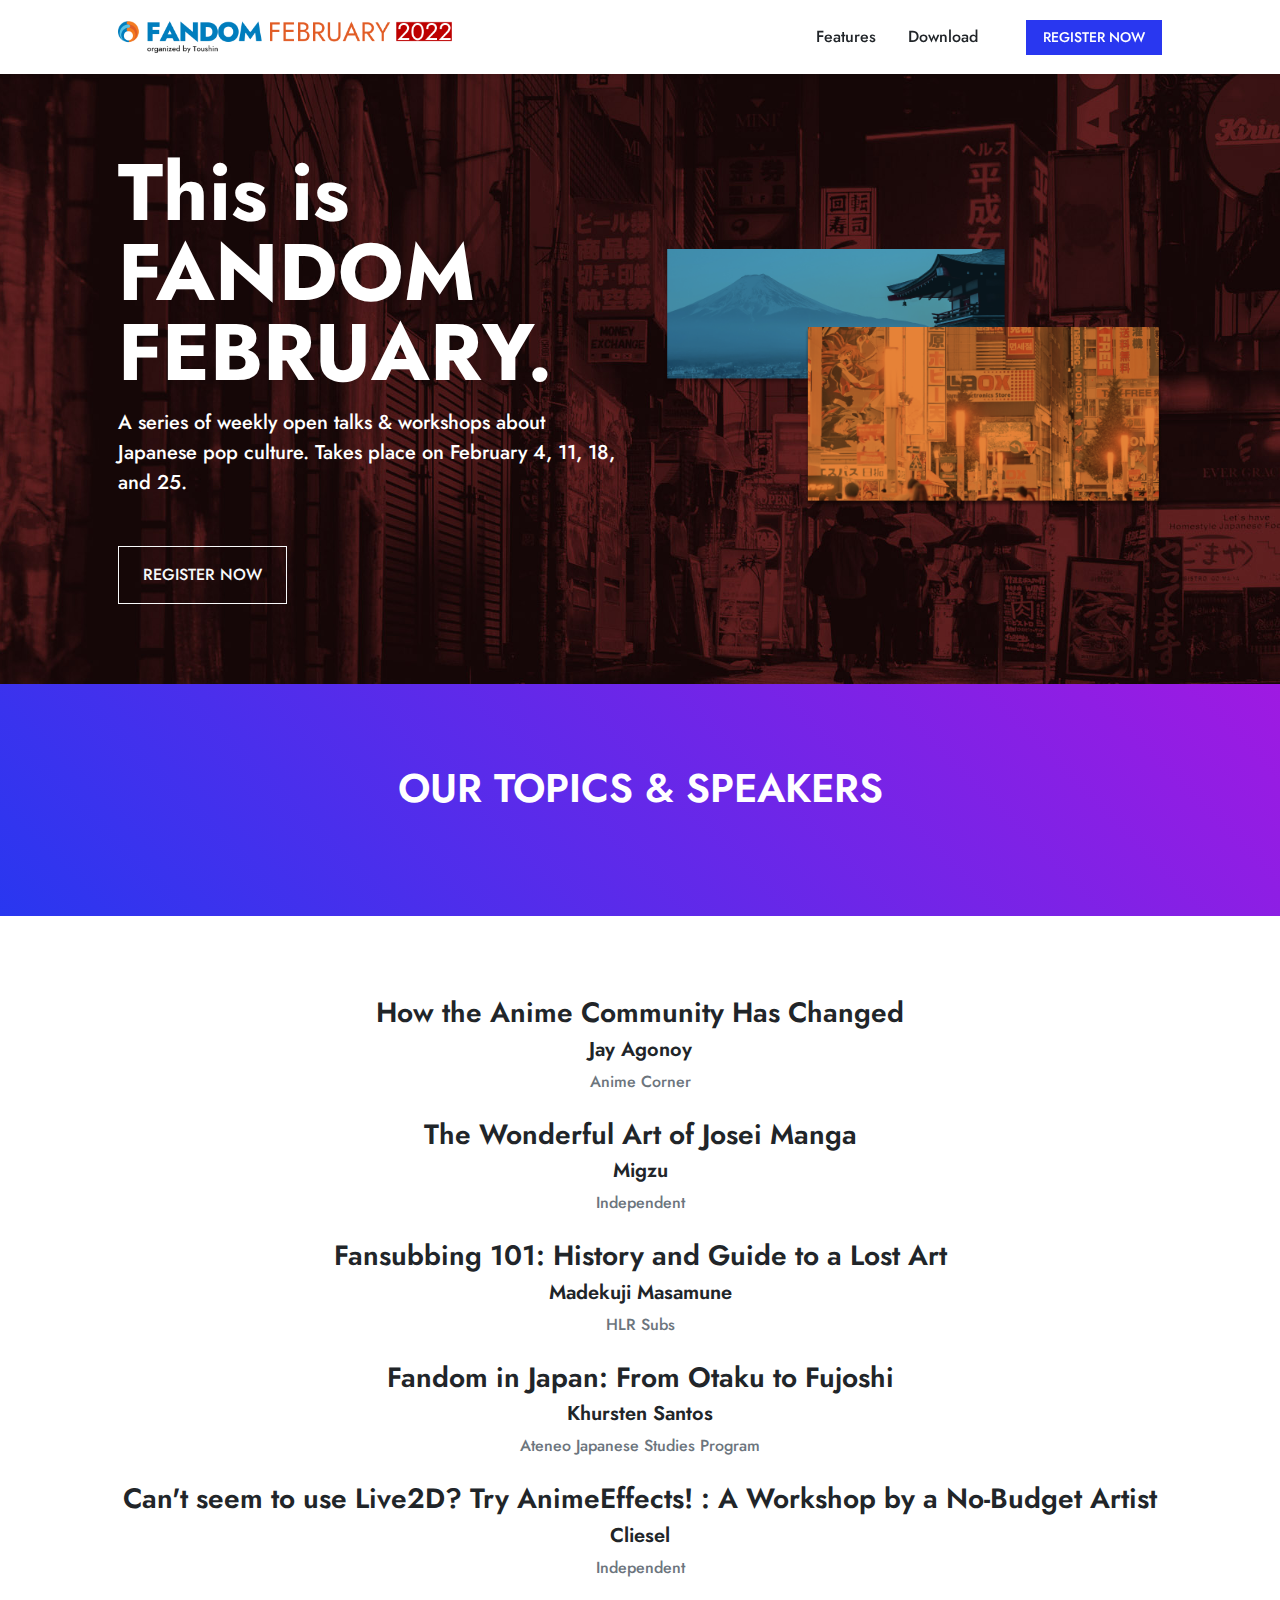
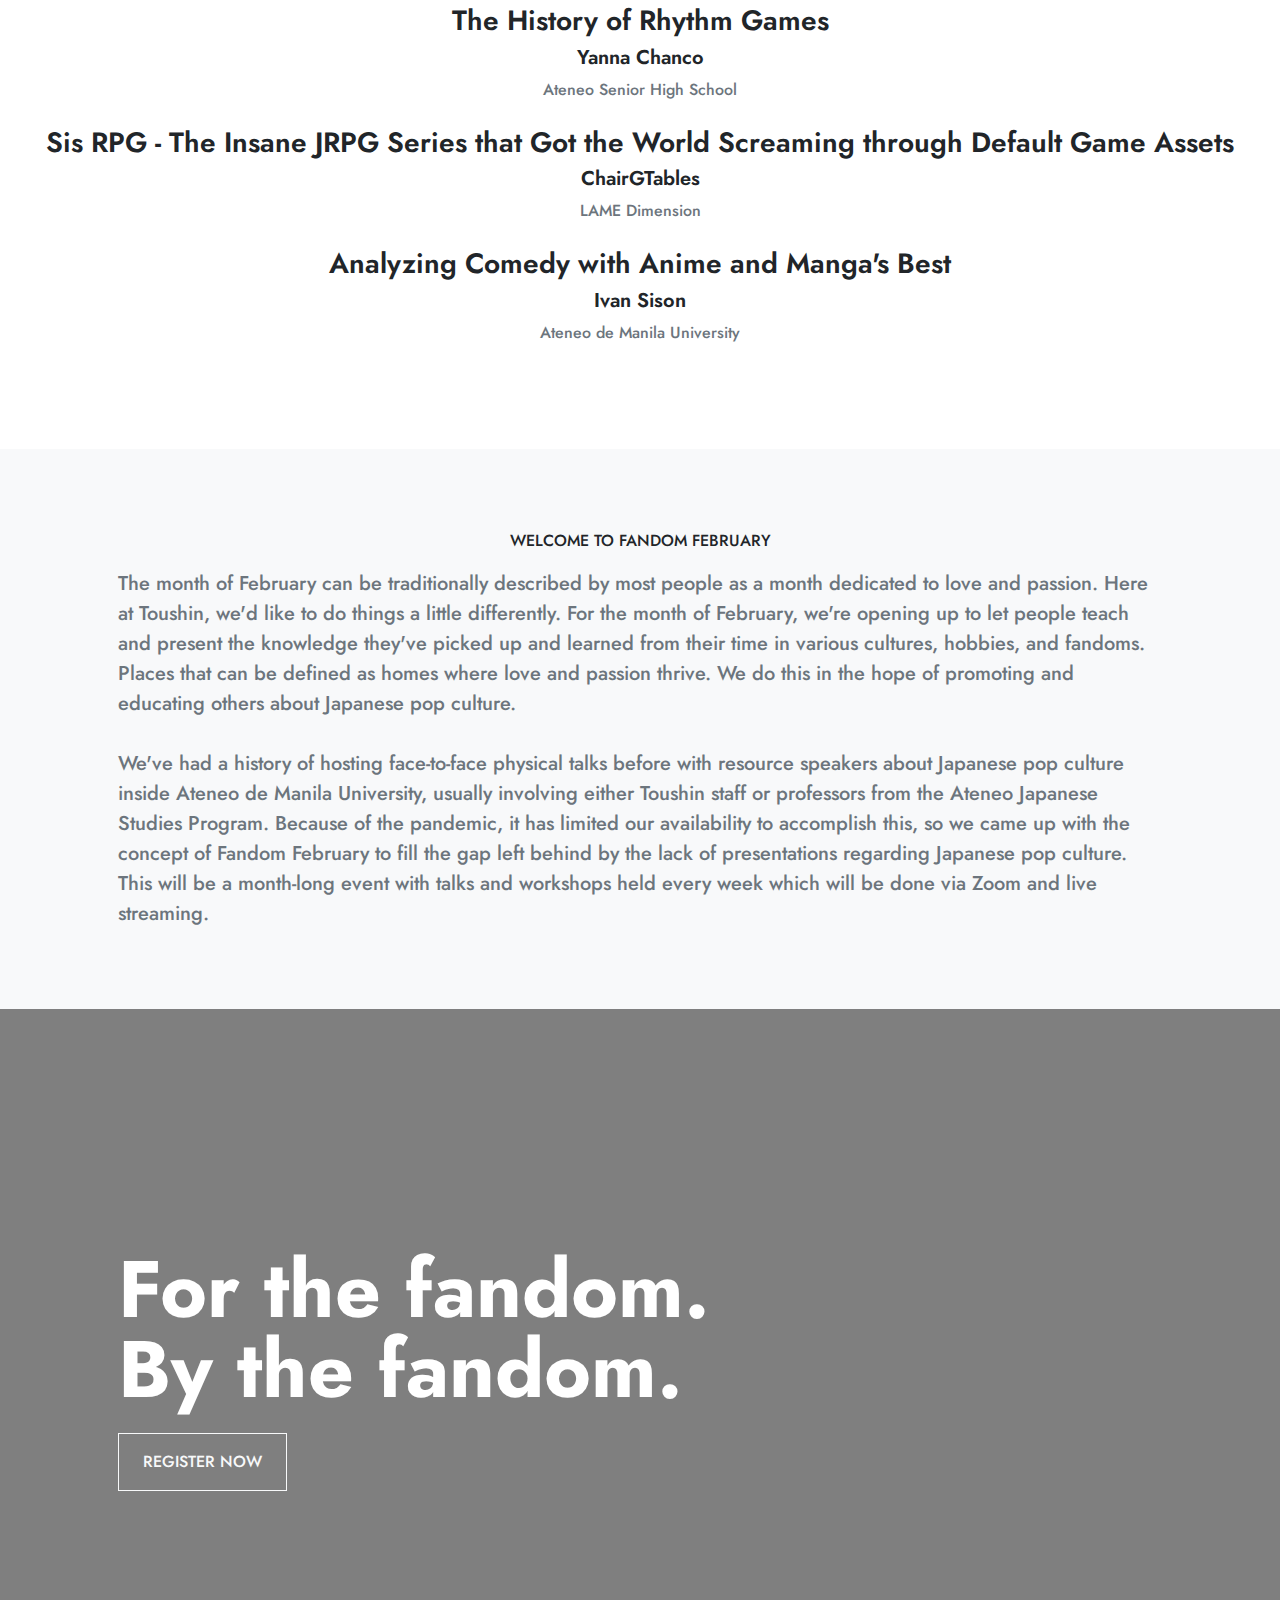
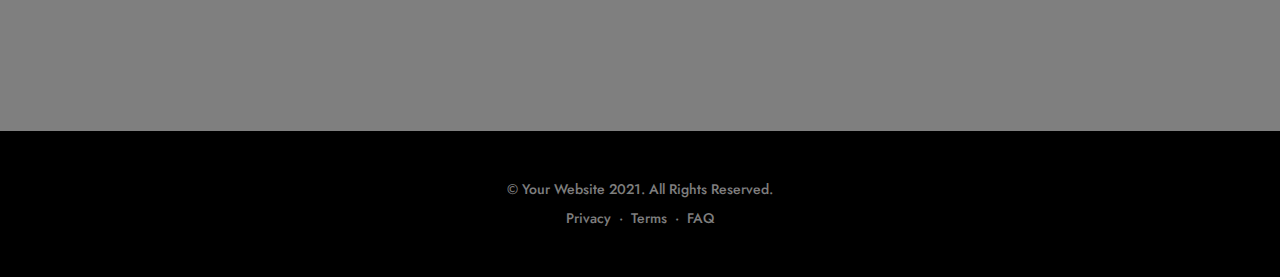
==== beta/index.html @ 6225f2ae "fixed fonts and text" ====
<!DOCTYPE html>
<html lang="en">
    <head>
        <meta charset="utf-8" />
        <meta name="viewport" content="width=device-width, initial-scale=1, shrink-to-fit=no" />
        <meta name="description" content="" />
        <meta name="author" content="" />
        <title>Toushin Fandom February 2022</title>
        <link rel="icon" type="image/x-icon" href="assets/favicon.ico" />
        <!-- Bootstrap icons-->
        <link href="https://cdn.jsdelivr.net/npm/bootstrap-icons@1.5.0/font/bootstrap-icons.css" rel="stylesheet" />
        <!-- Google fonts-->
        <link rel="preconnect" href="https://fonts.gstatic.com" />
        <link href="https://fonts.googleapis.com/css2?family=Newsreader:ital,wght@0,600;1,600&amp;display=swap" rel="stylesheet" />
        <link href="https://fonts.googleapis.com/css2?family=Mulish:ital,wght@0,300;0,500;0,600;0,700;1,300;1,500;1,600;1,700&amp;display=swap" rel="stylesheet" />
        <link href="https://fonts.googleapis.com/css2?family=Kanit:ital,wght@0,400;1,400&amp;display=swap" rel="stylesheet" />
        <link rel="preconnect" href="https://fonts.googleapis.com">
        <link href="https://fonts.googleapis.com/css2?family=Jost:ital,wght@0,100;0,200;0,300;0,400;0,500;0,600;0,700;0,800;0,900;1,100;1,200;1,300;1,400;1,500;1,600;1,700;1,800;1,900&display=swap" rel="stylesheet">
        <!-- Core theme CSS (includes Bootstrap)-->
        <link href="css/styles.css" rel="stylesheet" />
    </head>
    <body id="page-top">
        <!-- Navigation-->
        <nav class="navbar navbar-expand-lg navbar-light fixed-top shadow-sm" id="mainNav">
            <div class="container px-5">
                <a class="navbar-brand" href="#page-top"><img id="logoImg" src="assets/img/fanfeb-logo.png"/></a>
                <button class="navbar-toggler not-rounded" type="button" data-bs-toggle="collapse" data-bs-target="#navbarResponsive" aria-controls="navbarResponsive" aria-expanded="false" aria-label="Toggle navigation">
                    <i class="bi-list"></i>
                </button>
                <div class="collapse navbar-collapse" id="navbarResponsive">
                    <ul class="navbar-nav ms-auto me-4 my-3 my-lg-0">
                        <li class="nav-item"><a class="nav-link me-lg-3" href="#features">Features</a></li>
                        <li class="nav-item"><a class="nav-link me-lg-3" href="#download">Download</a></li>
                    </ul>
                    <button class="btn btn-primary px-3 mb-2 mb-lg-0 not-rounded" onclick=" window.open('https://forms.gle/BYRDj9uxyuw9pJm59','_blank')" type="button">
                        <span class="d-flex align-items-center">
                            <span class="small">REGISTER NOW</span>
                        </span>
                    </button>
                </div>
            </div>
        </nav>
        <!-- Mashead header-->
        <header class="masthead" style="background-image:url('assets/img/bg1.jpg');">
            <div class="container px-5">
                <div class="row gx-5 align-items-center">
                    <div class="col-lg-6">
                        <!-- Mashead text and app badges-->
                        <div class="mb-5 mb-lg-0 text-center text-lg-start">
                            <h1 class="display-1 lh-1 mb-3">This is FANDOM FEBRUARY.</h1>
                            <p class="lead fw-normal mb-5">A series of weekly open talks & workshops about Japanese pop culture. Takes place on February 4, 11, 18, and 25.</p>
                            <a class="btn btn-outline-light py-3 px-4 not-rounded" href="https://forms.gle/BYRDj9uxyuw9pJm59" target="_blank">REGISTER NOW</a>
                        </div>
                    </div>
                    <div class="col-lg-6">
                        <!-- Masthead device mockup feature-->
                        <img src="assets/img/hero-img.png" width="100%"></img>
                    </div>
                </div>
            </div>
        </header>
        <!-- Quote/testimonial aside-->
        <aside class="text-center bg-gradient-primary-to-secondary">
            <div class="container px-5">
                <div class="row gx-5 justify-content-center">
                    <div class="col-xl-8">
                        <div class="h2 fs-1 text-white mb-4">OUR TOPICS & SPEAKERS</div>
                    </div>
                </div>
            </div>
        </aside>
        <!-- App features section-->
        <section id="features">
            <div class="text-center">
                <h3 class="font-alt">How the Anime Community Has Changed</h3>
                <div class="text-center">
                    <h5 class="font-alt">Jay Agonoy</h5>
                    <p class="text-muted mb-0">Anime Corner</p>
                    <br>
                </div>
            </div>
            <div class="text-center">
                <h3 class="font-alt">The Wonderful Art of Josei Manga</h3>
                <div class="text-center">
                    <h5 class="font-alt">Migzu</h5>
                    <p class="text-muted mb-0">Independent</p>
                    <br>
                </div>
            </div>
            <div class="text-center">
                <h3 class="font-alt">Fansubbing 101: History and Guide to a Lost Art</h3>
                <div class="text-center">
                    <h5 class="font-alt">Madekuji Masamune</h5>
                    <p class="text-muted mb-0">HLR Subs</p>
                    <br>
                </div>
            </div>
            <div class="text-center">
                <h3 class="font-alt">Fandom in Japan: From Otaku to Fujoshi</h3>
                <div class="text-center">
                    <h5 class="font-alt">Khursten Santos</h5>
                    <p class="text-muted mb-0">Ateneo Japanese Studies Program</p>
                    <br>
                </div>
            </div>
            <div class="text-center">
                <h3 class="font-alt">Can't seem to use Live2D? Try AnimeEffects! : A Workshop by a No-Budget Artist</h3>
                <div class="text-center">
                    <h5 class="font-alt">Cliesel</h5>
                    <p class="text-muted mb-0">Independent</p>
                    <br>
                </div>
            </div>
            <div class="text-center">
                <h3 class="font-alt">The History of Rhythm Games</h3>
                <div class="text-center">
                    <h5 class="font-alt">Yanna Chanco</h5>
                    <p class="text-muted mb-0">Ateneo Senior High School</p>
                    <br>
                </div>
            </div>
            <div class="text-center">
                <h3 class="font-alt">Sis RPG - The Insane JRPG Series that Got the World Screaming through Default Game Assets</h3>
                <div class="text-center">
                    <h5 class="font-alt">ChairGTables</h5>
                    <p class="text-muted mb-0">LAME Dimension</p>
                    <br>
                </div>
            </div>
            <div class="text-center">
                <h3 class="font-alt">Analyzing Comedy with Anime and Manga's Best</h3>
                <div class="text-center">
                    <h5 class="font-alt">Ivan Sison</h5>
                    <p class="text-muted mb-0">Ateneo de Manila University</p>
                    <br>
                </div>
            </div>
        </section>
        <!-- Basic features section-->
        <section class="bg-light">
            <div class="container px-5">
                        <center>
                        <p class="intro-text">WELCOME TO FANDOM FEBRUARY</p>
                        </center>
                        <p class="lead fw-normal text-muted mb-5 mb-lg-0">The month of February can be traditionally described by most people as a month dedicated to love and passion. Here at Toushin, we'd like to do things a little differently. For the month of February, we're opening up to let people teach and present the knowledge they've picked up and learned from their time in various cultures, hobbies, and fandoms. Places that can be defined as homes where love and passion thrive. We do this in the hope of promoting and educating others about Japanese pop culture.
                            <br /><br />
                            We've had a history of hosting face-to-face physical talks before with resource speakers about Japanese pop culture inside Ateneo de Manila University, usually involving either Toushin staff or professors from the Ateneo Japanese Studies Program. Because of the pandemic, it has limited our availability to accomplish this, so we came up with the concept of Fandom February to fill the gap left behind by the lack of presentations regarding Japanese pop culture. This will be a month-long event with talks and workshops held every week which will be done via Zoom and live streaming.</p>
            </div>
        </section>
        <!-- Call to action section-->
        <section class="cta">
            <div class="cta-content">
                <div class="container px-5">
                    <h2 class="text-white display-1 lh-1 mb-4">
                        For the fandom.
                        <br />
                        By the fandom.
                    </h2>
                    <a class="btn btn-outline-light py-3 px-4 not-rounded" href="https://forms.gle/BYRDj9uxyuw9pJm59" target="_blank">REGISTER NOW</a>
                </div>
            </div>
        </section>
        <!-- App badge section-->

        <!-- Footer-->
        <footer class="bg-black text-center py-5">
            <div class="container px-5">
                <div class="text-white-50 small">
                    <div class="mb-2">&copy; Your Website 2021. All Rights Reserved.</div>
                    <a href="#!">Privacy</a>
                    <span class="mx-1">&middot;</span>
                    <a href="#!">Terms</a>
                    <span class="mx-1">&middot;</span>
                    <a href="#!">FAQ</a>
                </div>
            </div>
        </footer>
        <!-- Feedback Modal-->
        <div class="modal fade" id="feedbackModal" tabindex="-1" aria-labelledby="feedbackModalLabel" aria-hidden="true">
            <div class="modal-dialog modal-dialog-centered">
                <div class="modal-content">
                    <div class="modal-header bg-gradient-primary-to-secondary p-4">
                        <h5 class="modal-title font-alt text-white" id="feedbackModalLabel">Send feedback</h5>
                        <button class="btn-close btn-close-white" type="button" data-bs-dismiss="modal" aria-label="Close"></button>
                    </div>
                    <div class="modal-body border-0 p-4">
                        <!-- * * * * * * * * * * * * * * *-->
                        <!-- * * SB Forms Contact Form * *-->
                        <!-- * * * * * * * * * * * * * * *-->
                        <!-- This form is pre-integrated with SB Forms.-->
                        <!-- To make this form functional, sign up at-->
                        <!-- https://startbootstrap.com/solution/contact-forms-->
                        <!-- to get an API token!-->
                        <form id="contactForm" data-sb-form-api-token="API_TOKEN">
                            <!-- Name input-->
                            <div class="form-floating mb-3">
                                <input class="form-control" id="name" type="text" placeholder="Enter your name..." data-sb-validations="required" />
                                <label for="name">Full name</label>
                                <div class="invalid-feedback" data-sb-feedback="name:required">A name is required.</div>
                            </div>
                            <!-- Email address input-->
                            <div class="form-floating mb-3">
                                <input class="form-control" id="email" type="email" placeholder="name@example.com" data-sb-validations="required,email" />
                                <label for="email">Email address</label>
                                <div class="invalid-feedback" data-sb-feedback="email:required">An email is required.</div>
                                <div class="invalid-feedback" data-sb-feedback="email:email">Email is not valid.</div>
                            </div>
                            <!-- Phone number input-->
                            <div class="form-floating mb-3">
                                <input class="form-control" id="phone" type="tel" placeholder="(123) 456-7890" data-sb-validations="required" />
                                <label for="phone">Phone number</label>
                                <div class="invalid-feedback" data-sb-feedback="phone:required">A phone number is required.</div>
                            </div>
                            <!-- Message input-->
                            <div class="form-floating mb-3">
                                <textarea class="form-control" id="message" type="text" placeholder="Enter your message here..." style="height: 10rem" data-sb-validations="required"></textarea>
                                <label for="message">Message</label>
                                <div class="invalid-feedback" data-sb-feedback="message:required">A message is required.</div>
                            </div>
                            <!-- Submit success message-->
                            <!---->
                            <!-- This is what your users will see when the form-->
                            <!-- has successfully submitted-->
                            <div class="d-none" id="submitSuccessMessage">
                                <div class="text-center mb-3">
                                    <div class="fw-bolder">Form submission successful!</div>
                                    To activate this form, sign up at
                                    <br />
                                    <a href="https://startbootstrap.com/solution/contact-forms">https://startbootstrap.com/solution/contact-forms</a>
                                </div>
                            </div>
                            <!-- Submit error message-->
                            <!---->
                            <!-- This is what your users will see when there is-->
                            <!-- an error submitting the form-->
                            <div class="d-none" id="submitErrorMessage"><div class="text-center text-danger mb-3">Error sending message!</div></div>
                            <!-- Submit Button-->
                            <div class="d-grid"><button class="btn btn-primary btn-lg disabled" id="submitButton" type="submit">Submit</button></div>
                        </form>
                    </div>
                </div>
            </div>
        </div>
        <!-- Bootstrap core JS-->
        <script src="https://cdn.jsdelivr.net/npm/bootstrap@5.1.3/dist/js/bootstrap.bundle.min.js"></script>
        <!-- Core theme JS-->
        <script src="js/scripts.js"></script>
        <!-- * * * * * * * * * * * * * * * * * * * * * * * * * * * * * * * * * * * * * * * *-->
        <!-- * *                               SB Forms JS                               * *-->
        <!-- * * Activate your form at https://startbootstrap.com/solution/contact-forms * *-->
        <!-- * * * * * * * * * * * * * * * * * * * * * * * * * * * * * * * * * * * * * * * *-->
        <script src="https://cdn.startbootstrap.com/sb-forms-latest.js"></script>
    </body>
</html>
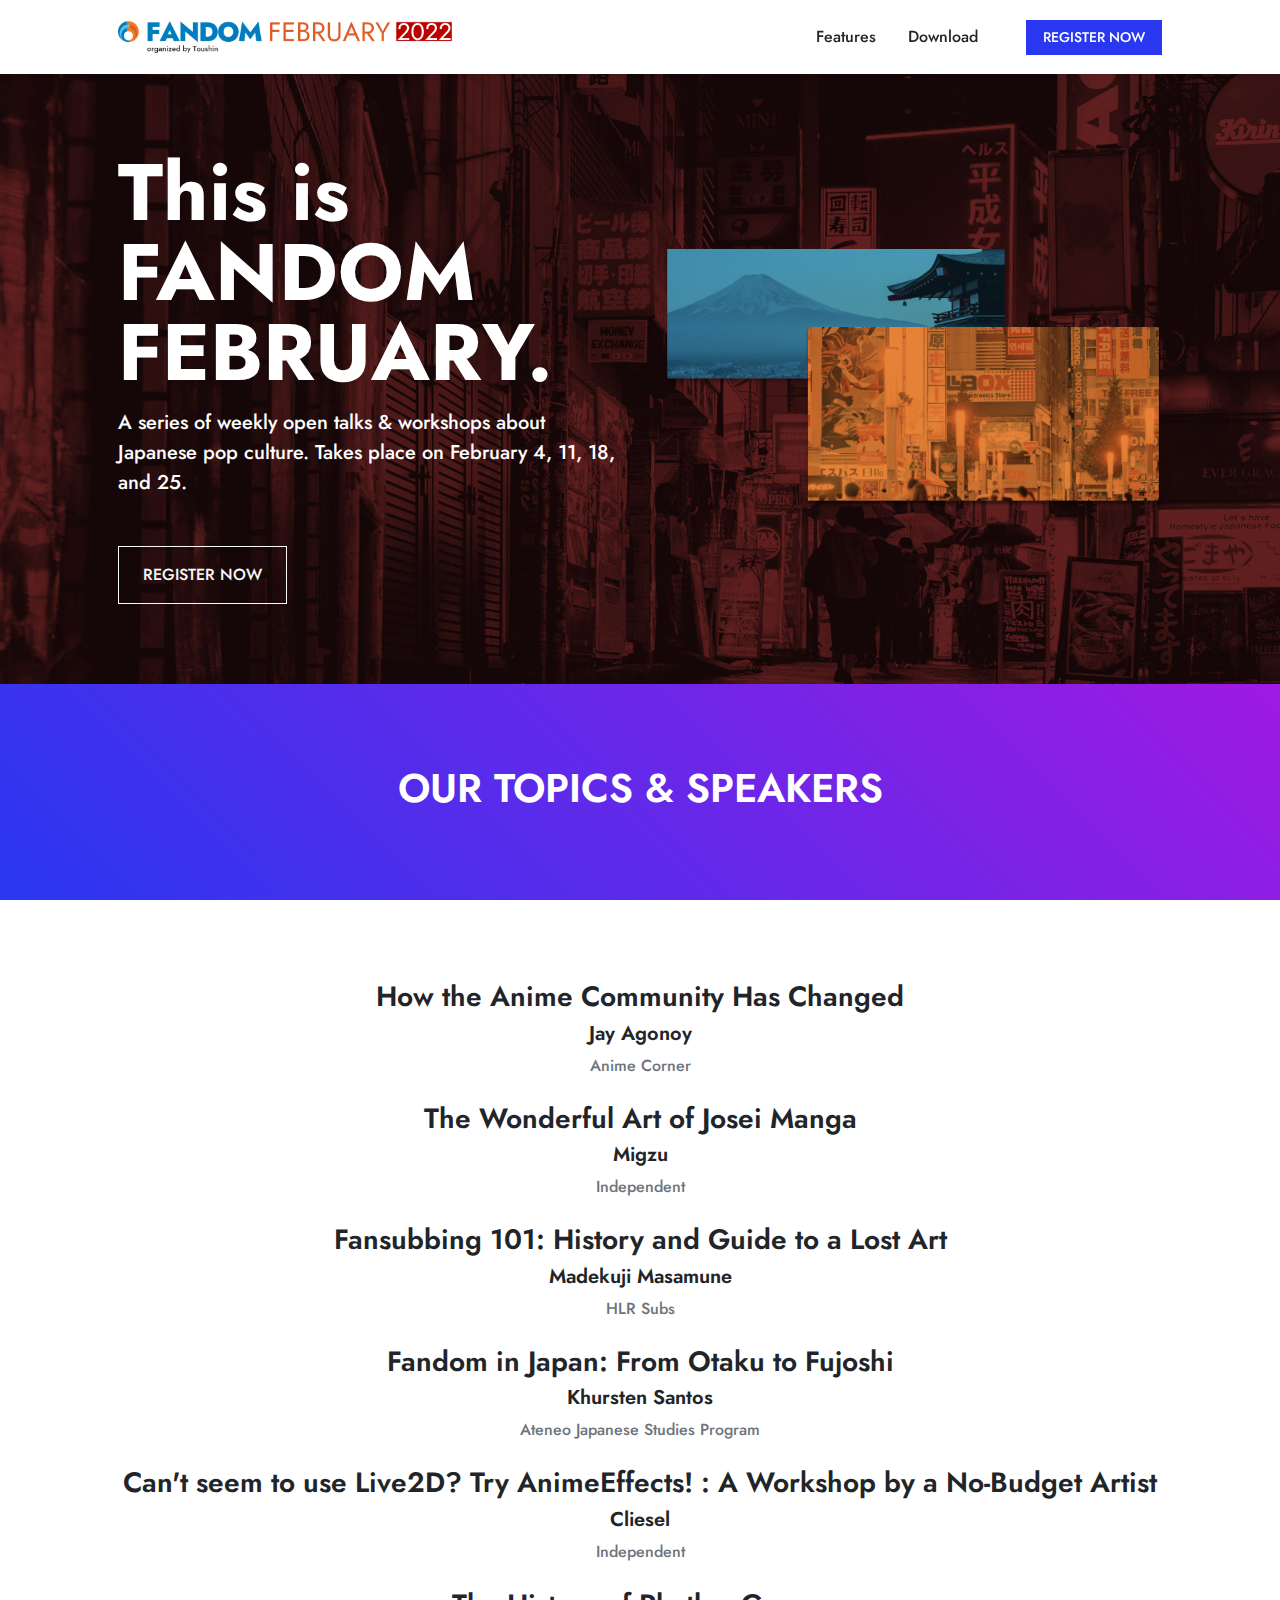
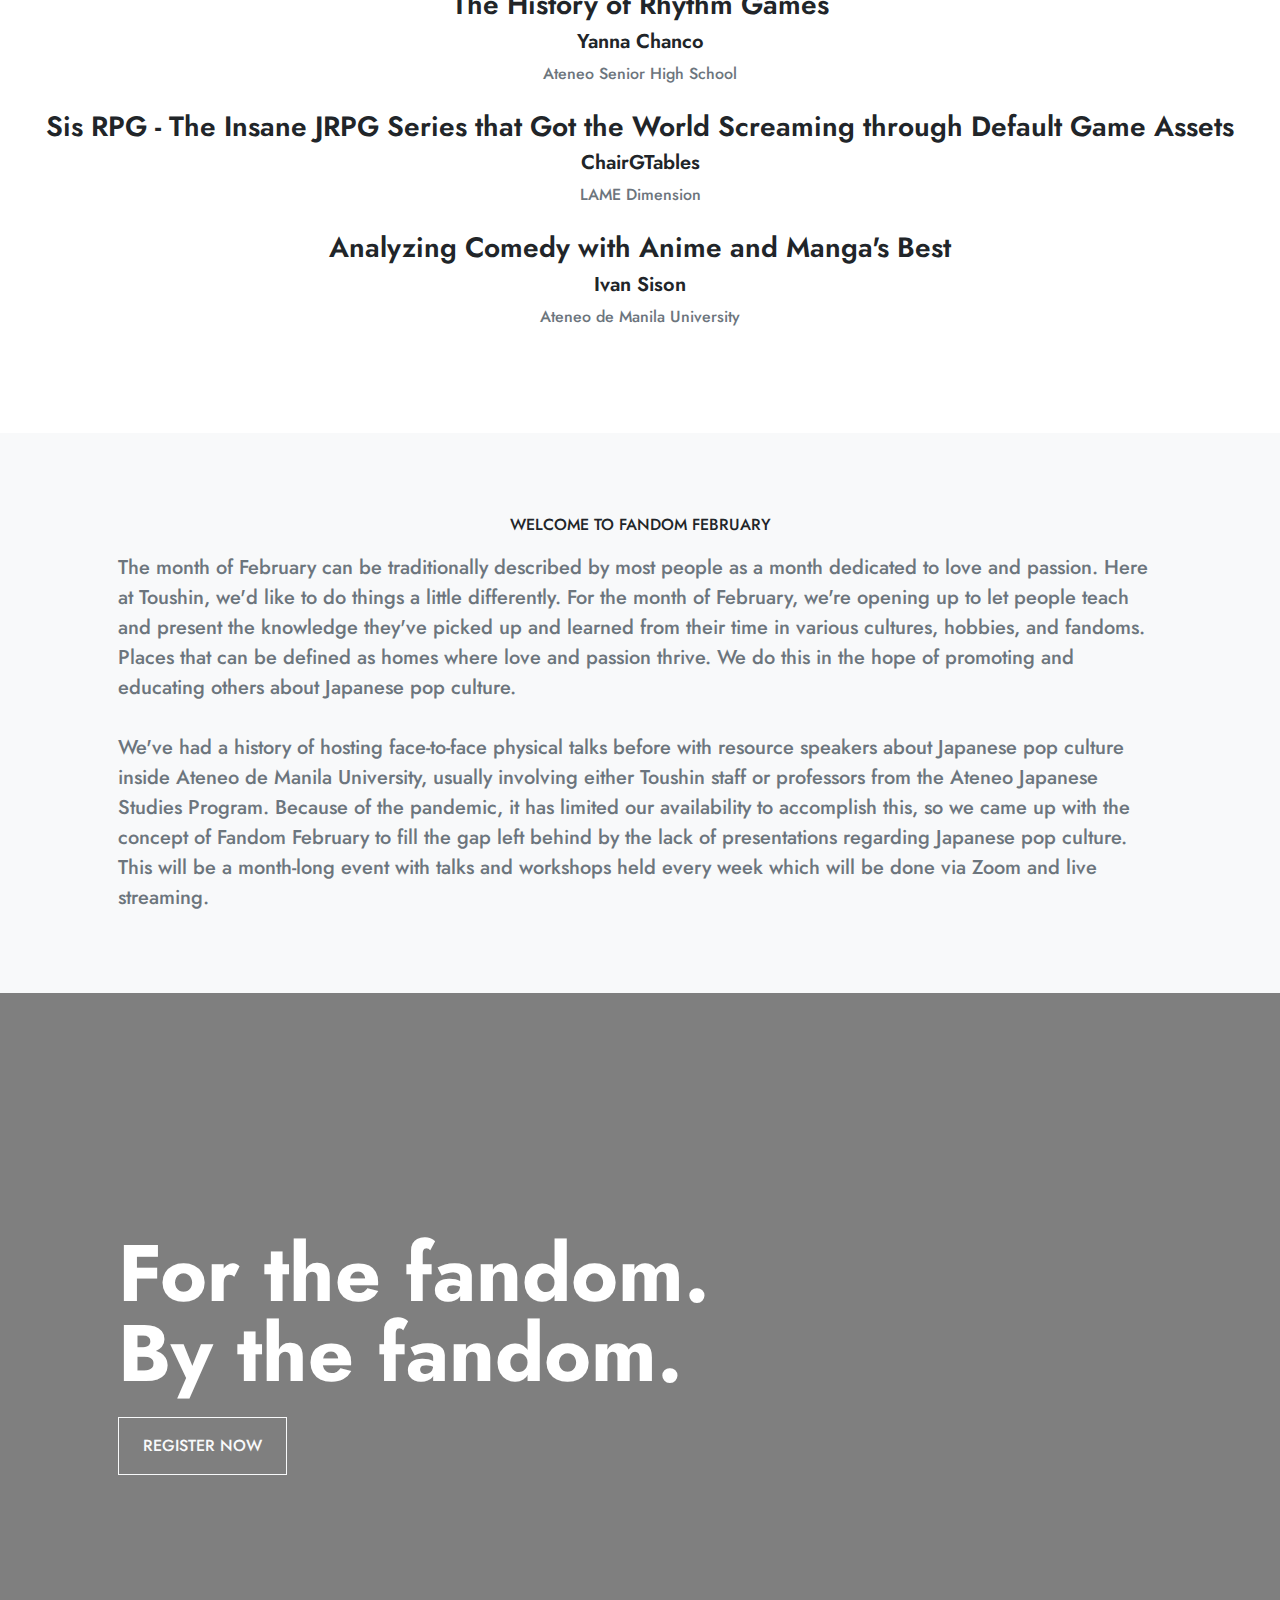
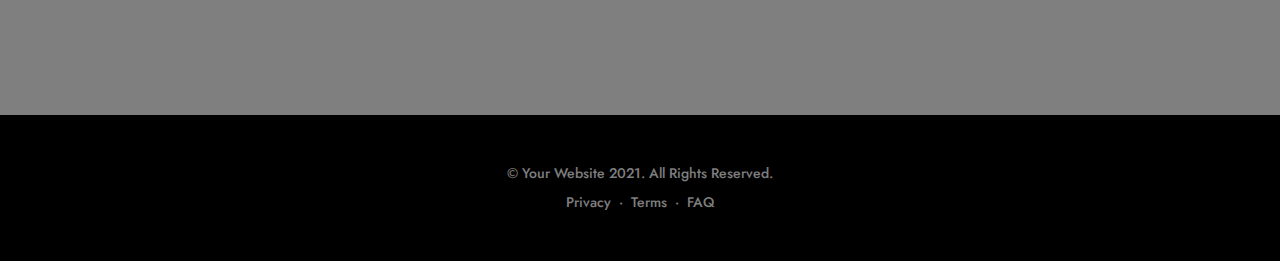
==== commit edc251c8: "fixed spacing for topics title" ====
--- a/beta/index.html
+++ b/beta/index.html
@@ -64,7 +64,7 @@
             <div class="container px-5">
                 <div class="row gx-5 justify-content-center">
                     <div class="col-xl-8">
-                        <div class="h2 fs-1 text-white mb-4">OUR TOPICS & SPEAKERS</div>
+                        <div class="h2 fs-1 text-white">OUR TOPICS & SPEAKERS</div>
                     </div>
                 </div>
             </div>
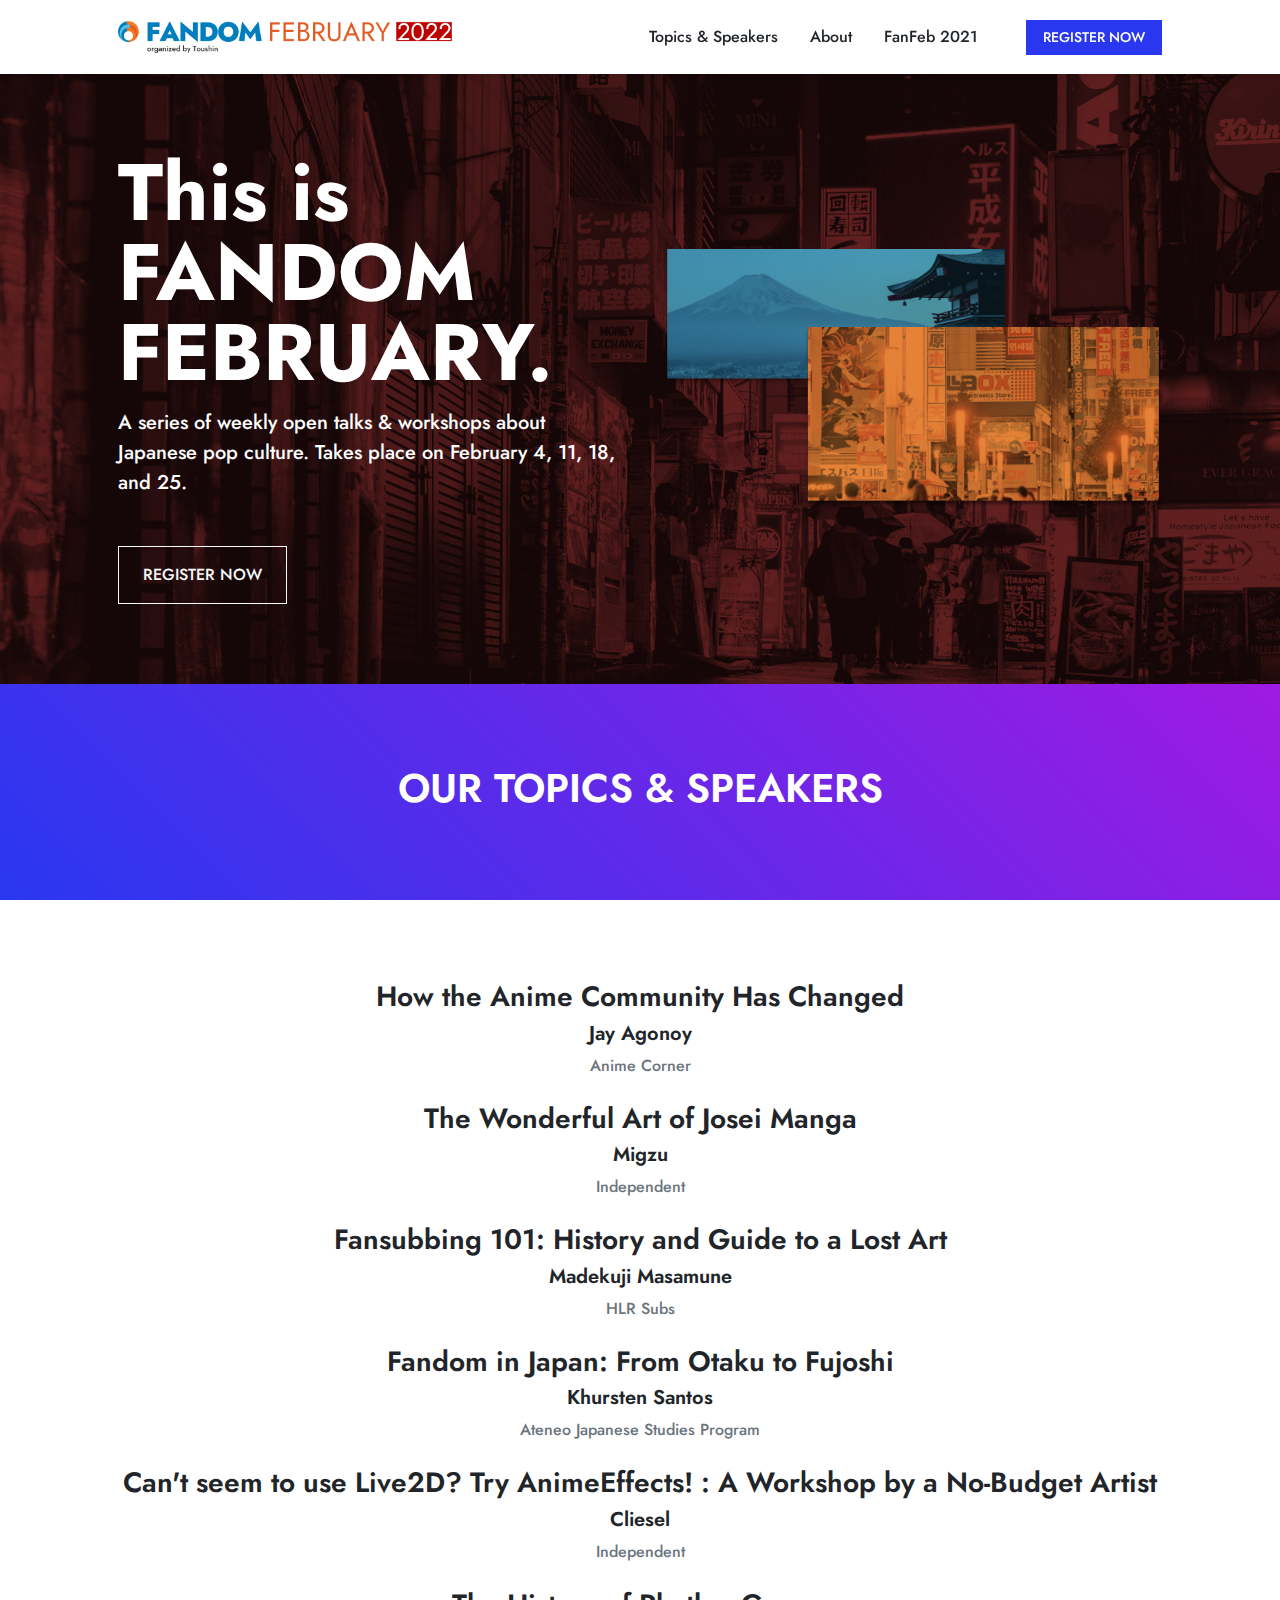
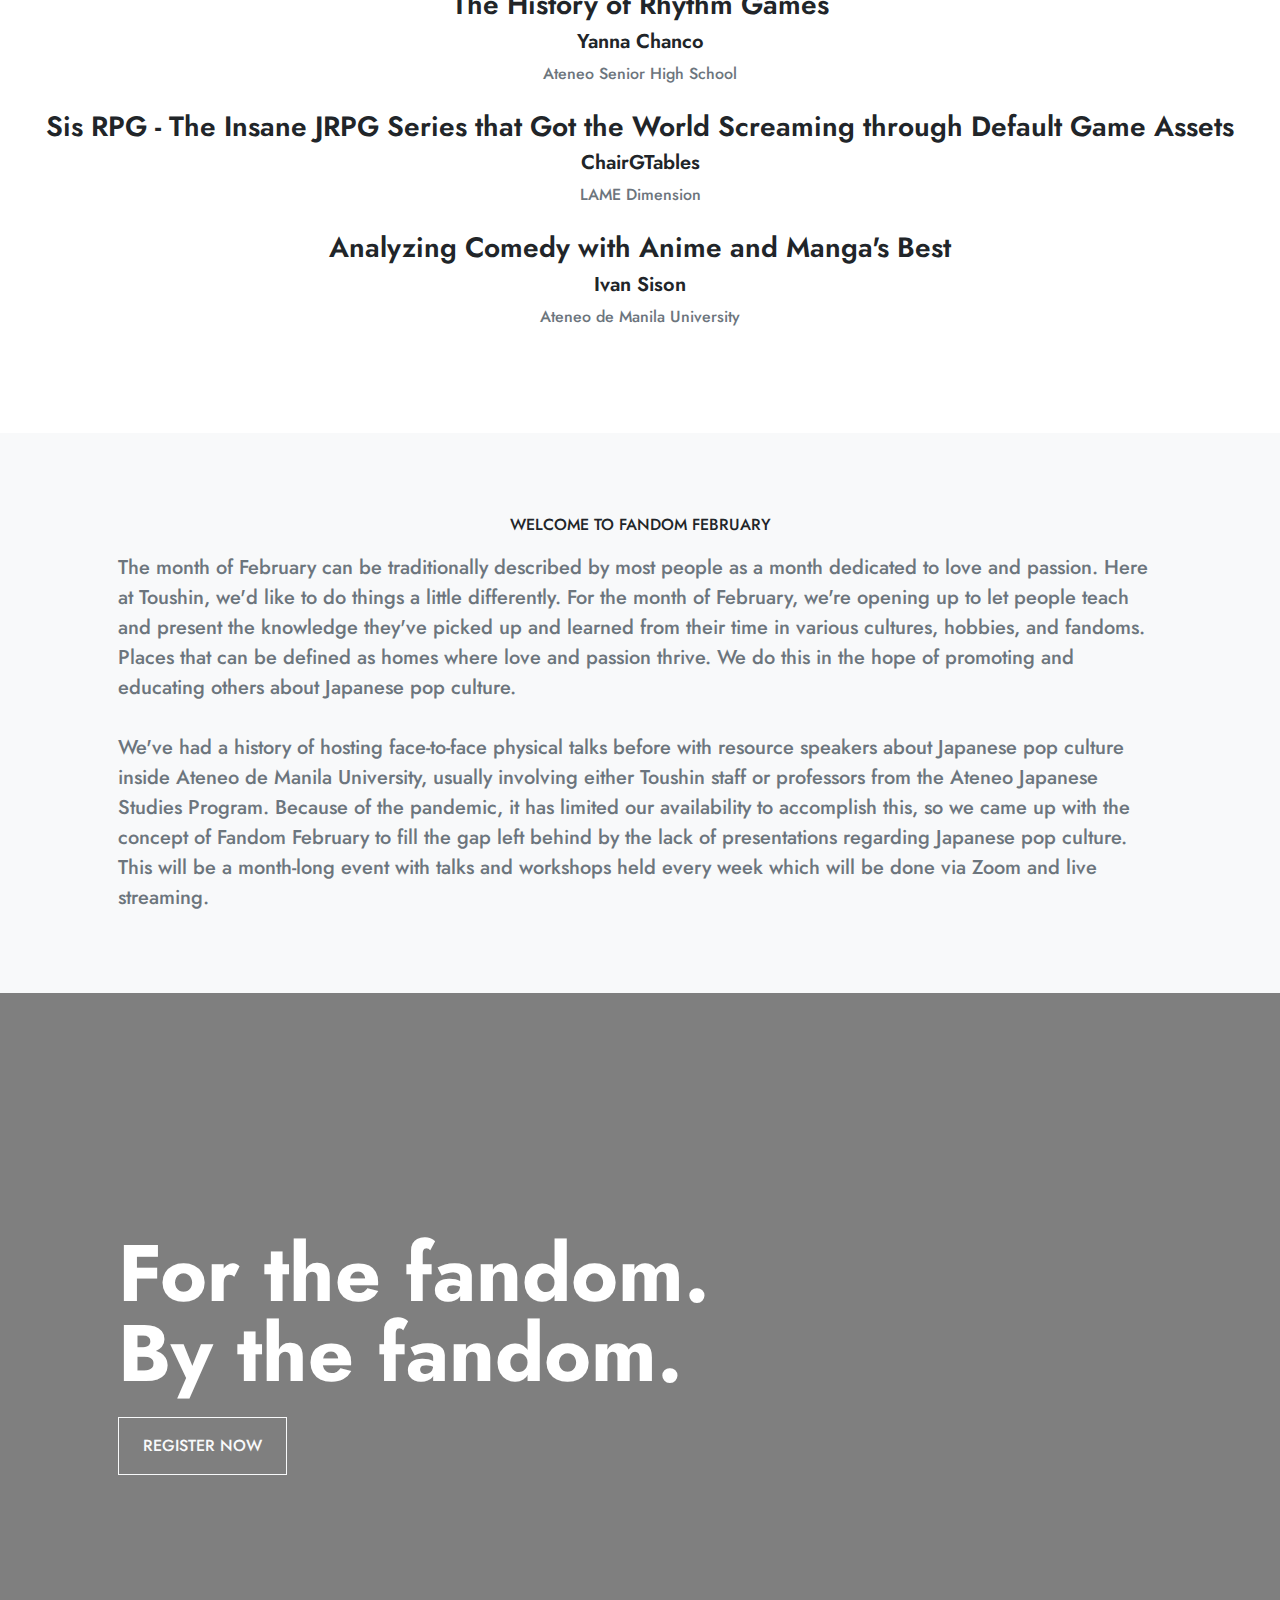
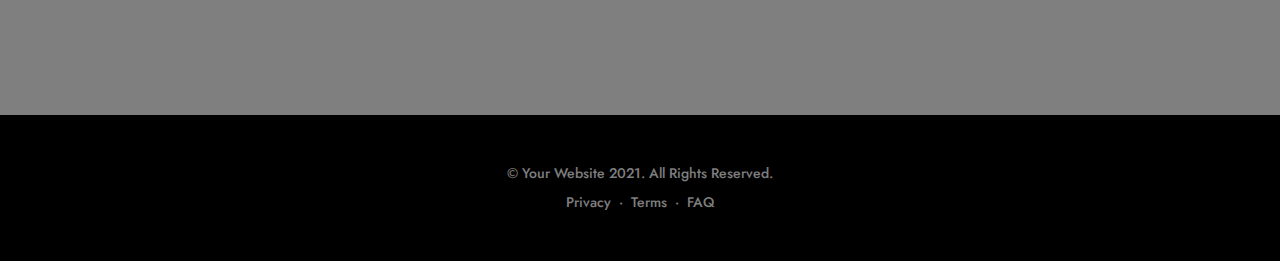
==== commit aa4b3d82: "changed menu items" ====
--- a/beta/index.html
+++ b/beta/index.html
@@ -29,8 +29,9 @@
                 </button>
                 <div class="collapse navbar-collapse" id="navbarResponsive">
                     <ul class="navbar-nav ms-auto me-4 my-3 my-lg-0">
-                        <li class="nav-item"><a class="nav-link me-lg-3" href="#features">Features</a></li>
-                        <li class="nav-item"><a class="nav-link me-lg-3" href="#download">Download</a></li>
+                        <li class="nav-item"><a class="nav-link me-lg-3" href="#features">Topics & Speakers</a></li>
+                        <li class="nav-item"><a class="nav-link me-lg-3" href="#download">About</a></li>
+                        <li class="nav-item"><a class="nav-link me-lg-3" href="#download">FanFeb 2021</a></li>
                     </ul>
                     <button class="btn btn-primary px-3 mb-2 mb-lg-0 not-rounded" onclick=" window.open('https://forms.gle/BYRDj9uxyuw9pJm59','_blank')" type="button">
                         <span class="d-flex align-items-center">
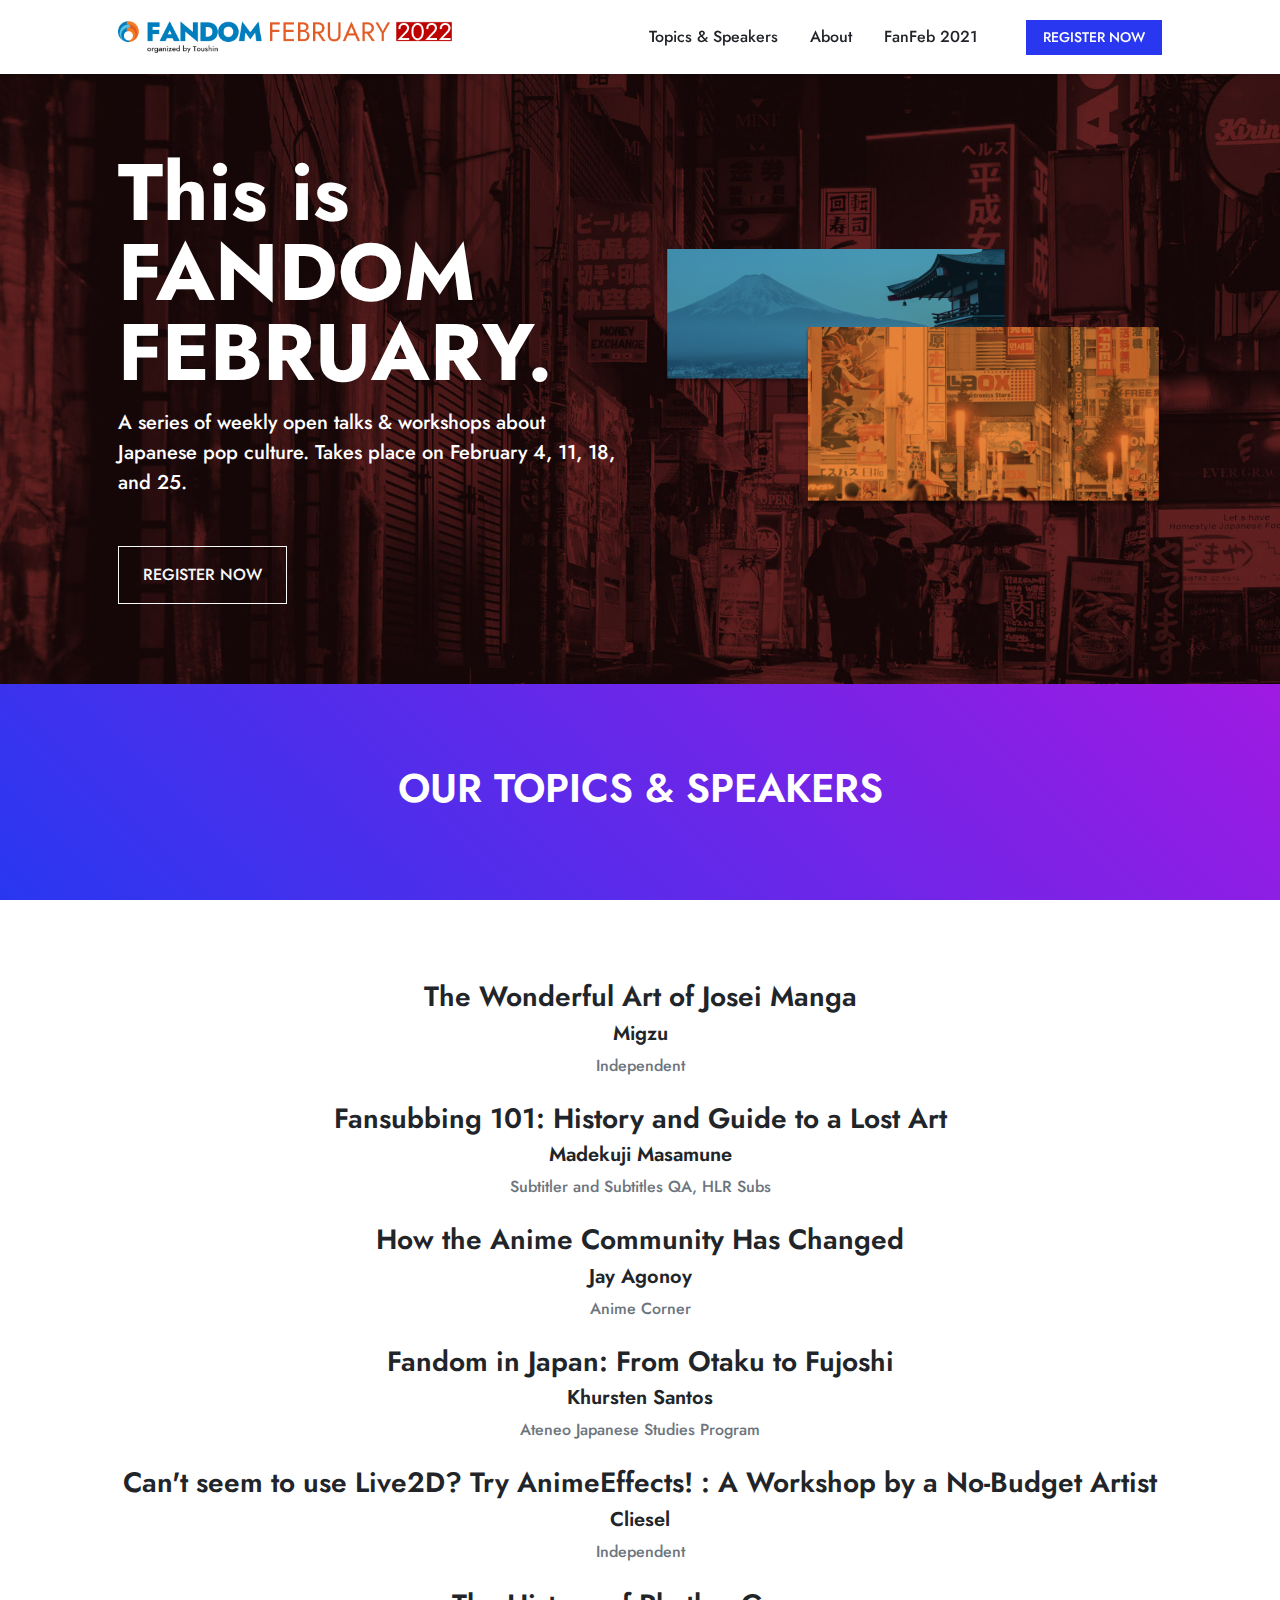
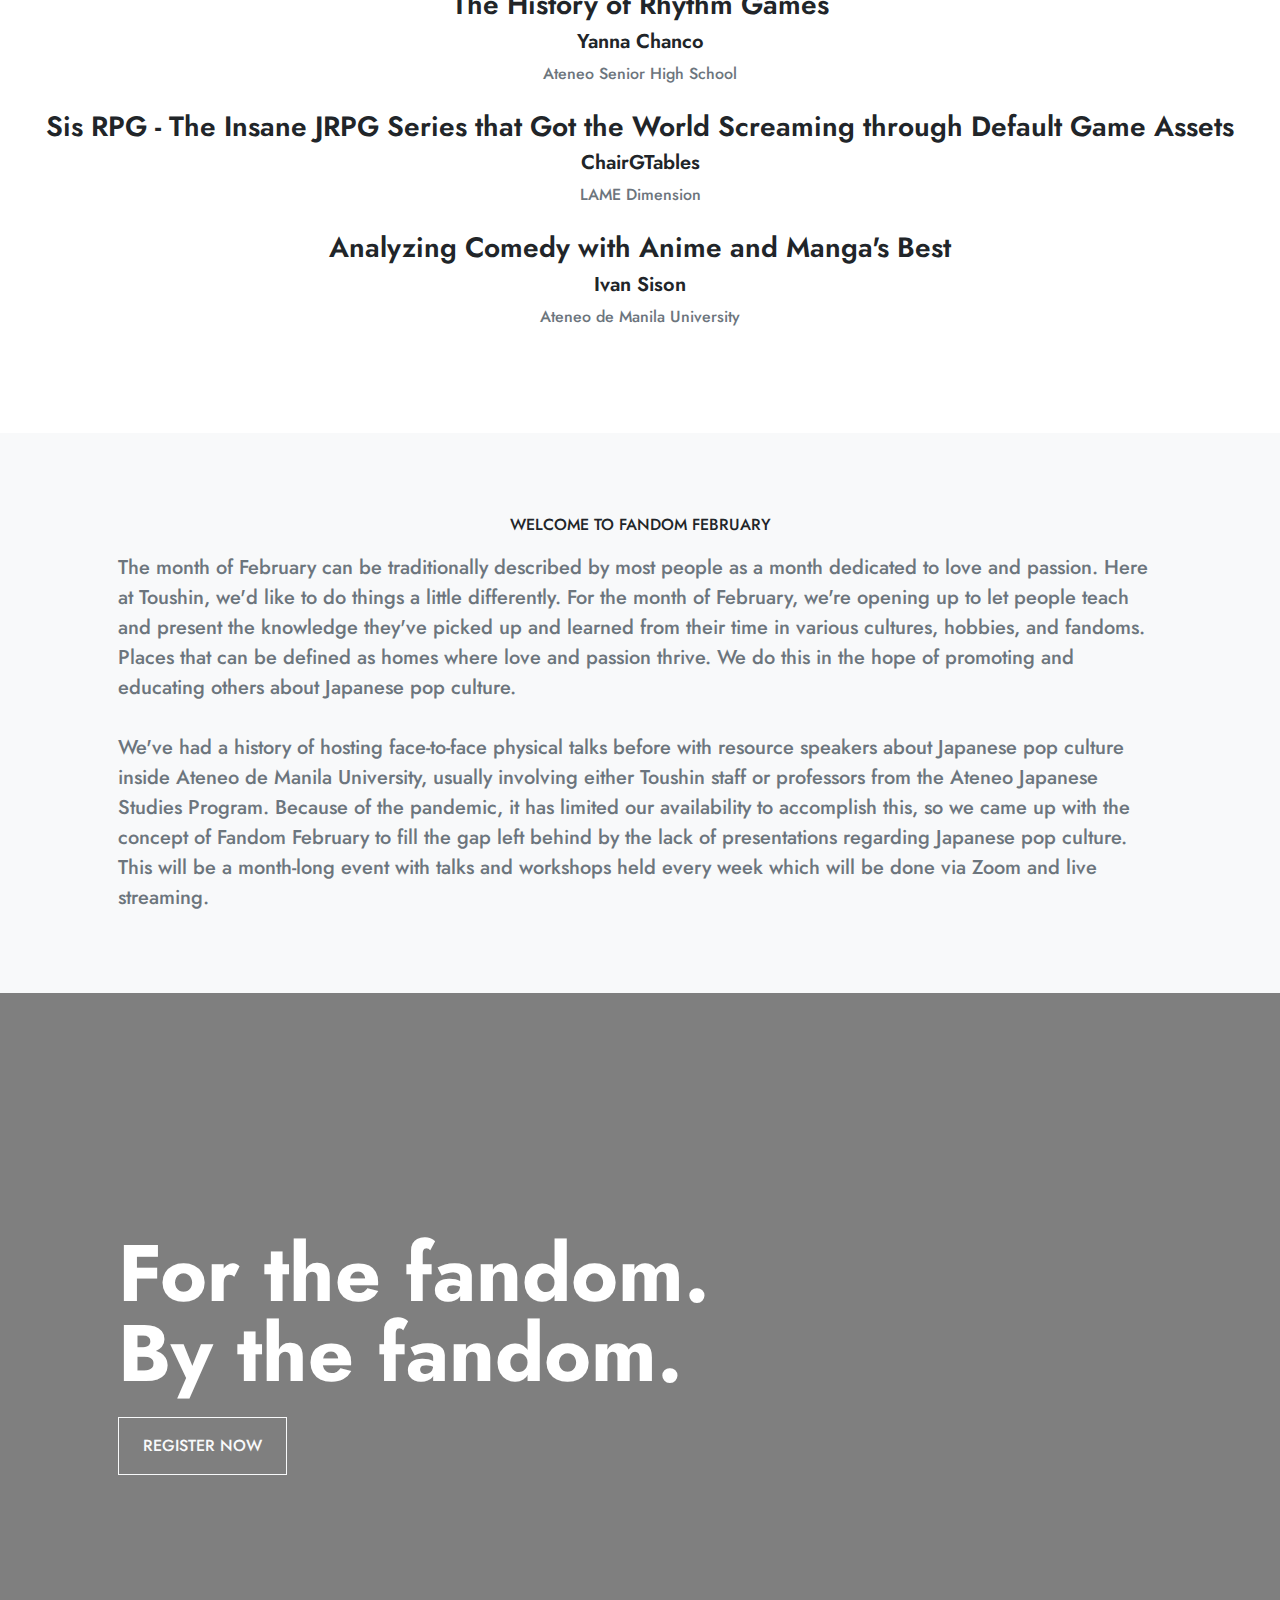
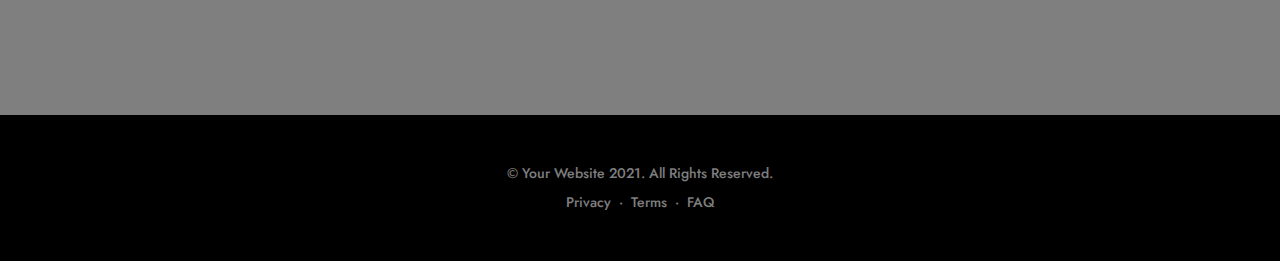
==== commit 3374eca9: "changed order of items in presenters" ====
--- a/beta/index.html
+++ b/beta/index.html
@@ -73,26 +73,26 @@
         <!-- App features section-->
         <section id="features">
             <div class="text-center">
+                <h3 class="font-alt">The Wonderful Art of Josei Manga</h3>
+                <div class="text-center">
+                    <h5 class="font-alt">Migzu</h5>
+                    <p class="text-muted mb-0">Independent</p>
+                    <br>
+                </div>
+            </div>
+            <div class="text-center">
+                <h3 class="font-alt">Fansubbing 101: History and Guide to a Lost Art</h3>
+                <div class="text-center">
+                    <h5 class="font-alt">Madekuji Masamune</h5>
+                    <p class="text-muted mb-0">Subtitler and Subtitles QA, HLR Subs</p>
+                    <br>
+                </div>
+            </div>
+            <div class="text-center">
                 <h3 class="font-alt">How the Anime Community Has Changed</h3>
                 <div class="text-center">
                     <h5 class="font-alt">Jay Agonoy</h5>
                     <p class="text-muted mb-0">Anime Corner</p>
-                    <br>
-                </div>
-            </div>
-            <div class="text-center">
-                <h3 class="font-alt">The Wonderful Art of Josei Manga</h3>
-                <div class="text-center">
-                    <h5 class="font-alt">Migzu</h5>
-                    <p class="text-muted mb-0">Independent</p>
-                    <br>
-                </div>
-            </div>
-            <div class="text-center">
-                <h3 class="font-alt">Fansubbing 101: History and Guide to a Lost Art</h3>
-                <div class="text-center">
-                    <h5 class="font-alt">Madekuji Masamune</h5>
-                    <p class="text-muted mb-0">HLR Subs</p>
                     <br>
                 </div>
             </div>
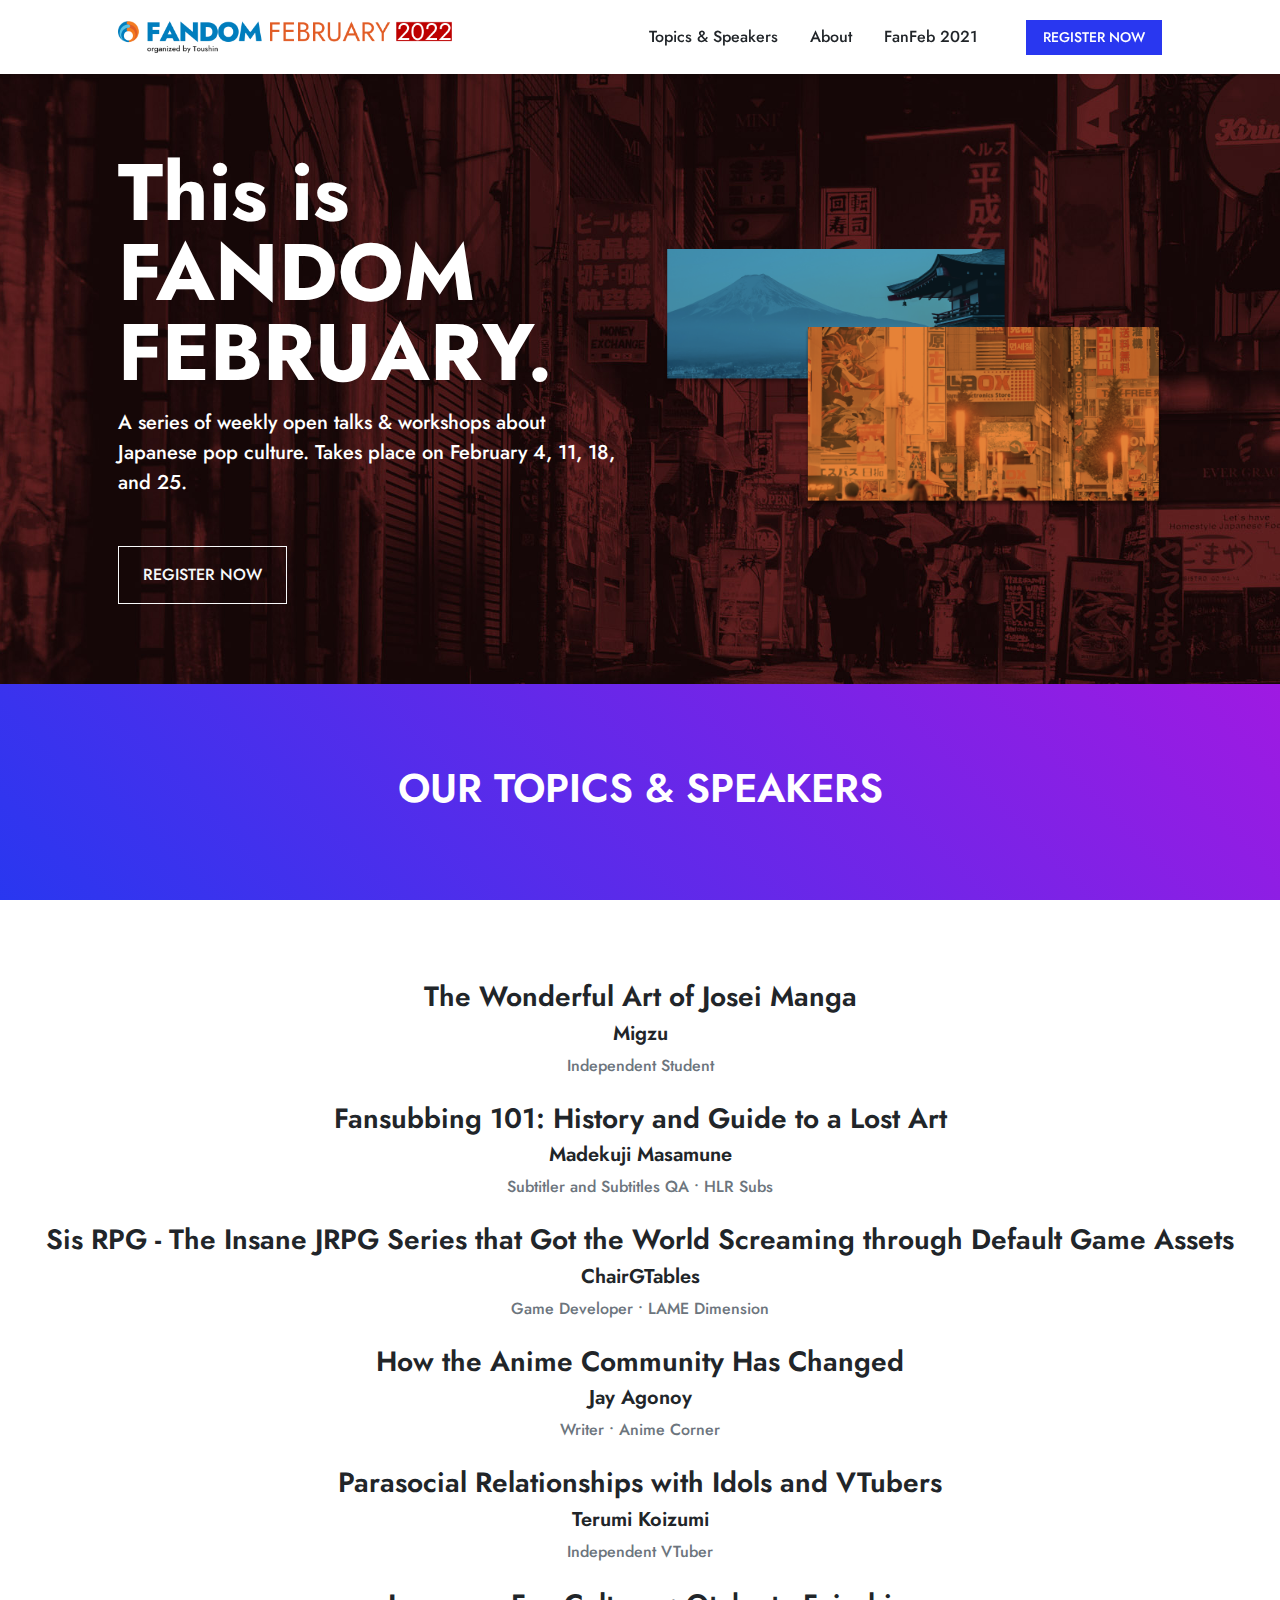
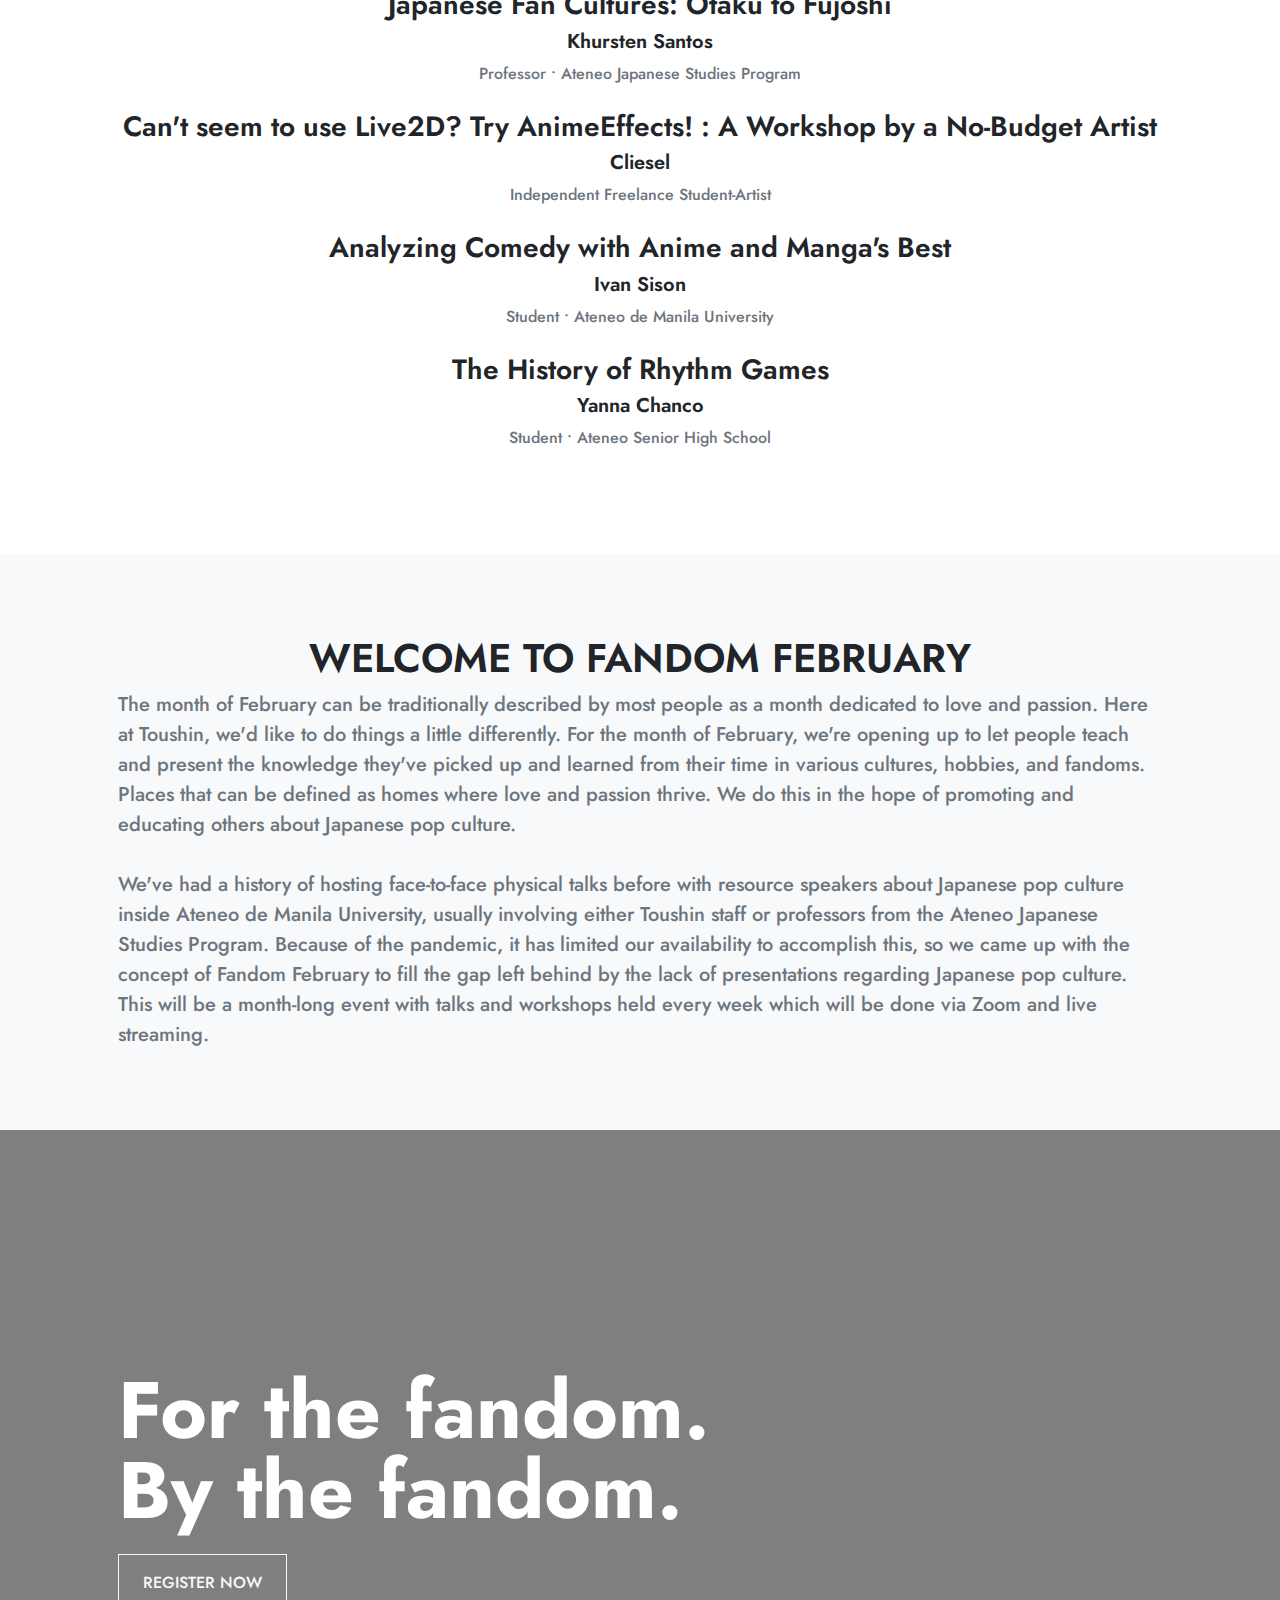
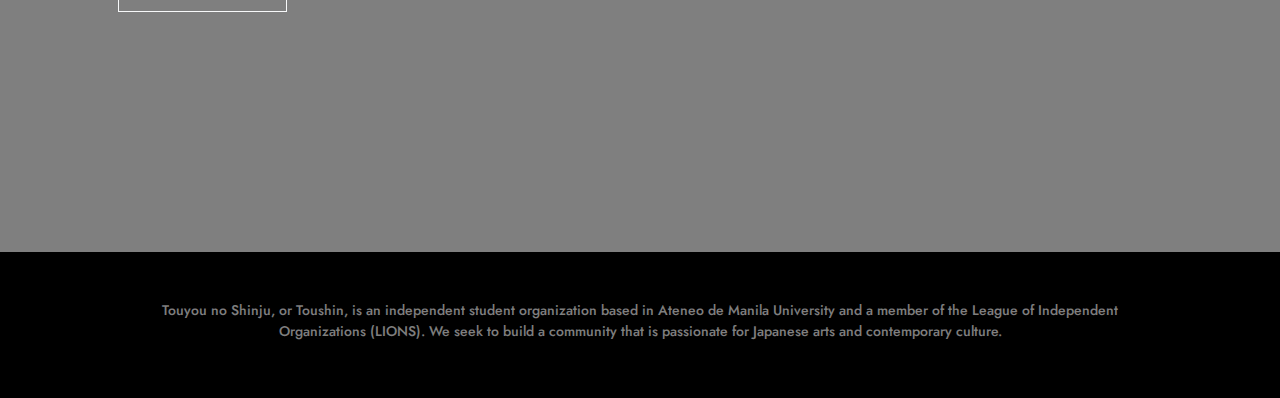
==== commit 8f398fba: "fixed speaker list" ====
--- a/beta/index.html
+++ b/beta/index.html
@@ -30,7 +30,7 @@
                 <div class="collapse navbar-collapse" id="navbarResponsive">
                     <ul class="navbar-nav ms-auto me-4 my-3 my-lg-0">
                         <li class="nav-item"><a class="nav-link me-lg-3" href="#features">Topics & Speakers</a></li>
-                        <li class="nav-item"><a class="nav-link me-lg-3" href="#download">About</a></li>
+                        <li class="nav-item"><a class="nav-link me-lg-3" href="#about">About</a></li>
                         <li class="nav-item"><a class="nav-link me-lg-3" href="#download">FanFeb 2021</a></li>
                     </ul>
                     <button class="btn btn-primary px-3 mb-2 mb-lg-0 not-rounded" onclick=" window.open('https://forms.gle/BYRDj9uxyuw9pJm59','_blank')" type="button">
@@ -61,6 +61,8 @@
             </div>
         </header>
         <!-- Quote/testimonial aside-->
+        <section id="features" style="padding-top: 0rem;"">
+        <div>
         <aside class="text-center bg-gradient-primary-to-secondary">
             <div class="container px-5">
                 <div class="row gx-5 justify-content-center">
@@ -70,13 +72,14 @@
                 </div>
             </div>
         </aside>
+    </div>
         <!-- App features section-->
-        <section id="features">
+        <div style="padding-top: 5rem;">
             <div class="text-center">
                 <h3 class="font-alt">The Wonderful Art of Josei Manga</h3>
                 <div class="text-center">
                     <h5 class="font-alt">Migzu</h5>
-                    <p class="text-muted mb-0">Independent</p>
+                    <p class="text-muted mb-0">Independent Student</p>
                     <br>
                 </div>
             </div>
@@ -84,7 +87,15 @@
                 <h3 class="font-alt">Fansubbing 101: History and Guide to a Lost Art</h3>
                 <div class="text-center">
                     <h5 class="font-alt">Madekuji Masamune</h5>
-                    <p class="text-muted mb-0">Subtitler and Subtitles QA, HLR Subs</p>
+                    <p class="text-muted mb-0">Subtitler and Subtitles QA • HLR Subs</p>
+                    <br>
+                </div>
+            </div>
+            <div class="text-center">
+                <h3 class="font-alt">Sis RPG - The Insane JRPG Series that Got the World Screaming through Default Game Assets</h3>
+                <div class="text-center">
+                    <h5 class="font-alt">ChairGTables</h5>
+                    <p class="text-muted mb-0">Game Developer • LAME Dimension</p>
                     <br>
                 </div>
             </div>
@@ -92,15 +103,23 @@
                 <h3 class="font-alt">How the Anime Community Has Changed</h3>
                 <div class="text-center">
                     <h5 class="font-alt">Jay Agonoy</h5>
-                    <p class="text-muted mb-0">Anime Corner</p>
-                    <br>
-                </div>
-            </div>
-            <div class="text-center">
-                <h3 class="font-alt">Fandom in Japan: From Otaku to Fujoshi</h3>
+                    <p class="text-muted mb-0">Writer • Anime Corner</p>
+                    <br>
+                </div>
+            </div>
+            <div class="text-center">
+                <h3 class="font-alt">Parasocial Relationships with Idols and VTubers</h3>
+                <div class="text-center">
+                    <h5 class="font-alt">Terumi Koizumi</h5>
+                    <p class="text-muted mb-0">Independent VTuber</p>
+                    <br>
+                </div>
+            </div>
+            <div class="text-center">
+                <h3 class="font-alt">Japanese Fan Cultures: Otaku to Fujoshi</h3>
                 <div class="text-center">
                     <h5 class="font-alt">Khursten Santos</h5>
-                    <p class="text-muted mb-0">Ateneo Japanese Studies Program</p>
+                    <p class="text-muted mb-0">Professor • Ateneo Japanese Studies Program</p>
                     <br>
                 </div>
             </div>
@@ -108,7 +127,15 @@
                 <h3 class="font-alt">Can't seem to use Live2D? Try AnimeEffects! : A Workshop by a No-Budget Artist</h3>
                 <div class="text-center">
                     <h5 class="font-alt">Cliesel</h5>
-                    <p class="text-muted mb-0">Independent</p>
+                    <p class="text-muted mb-0">Independent Freelance Student-Artist</p>
+                    <br>
+                </div>
+            </div>
+            <div class="text-center">
+                <h3 class="font-alt">Analyzing Comedy with Anime and Manga's Best</h3>
+                <div class="text-center">
+                    <h5 class="font-alt">Ivan Sison</h5>
+                    <p class="text-muted mb-0">Student • Ateneo de Manila University</p>
                     <br>
                 </div>
             </div>
@@ -116,32 +143,17 @@
                 <h3 class="font-alt">The History of Rhythm Games</h3>
                 <div class="text-center">
                     <h5 class="font-alt">Yanna Chanco</h5>
-                    <p class="text-muted mb-0">Ateneo Senior High School</p>
-                    <br>
-                </div>
-            </div>
-            <div class="text-center">
-                <h3 class="font-alt">Sis RPG - The Insane JRPG Series that Got the World Screaming through Default Game Assets</h3>
-                <div class="text-center">
-                    <h5 class="font-alt">ChairGTables</h5>
-                    <p class="text-muted mb-0">LAME Dimension</p>
-                    <br>
-                </div>
-            </div>
-            <div class="text-center">
-                <h3 class="font-alt">Analyzing Comedy with Anime and Manga's Best</h3>
-                <div class="text-center">
-                    <h5 class="font-alt">Ivan Sison</h5>
-                    <p class="text-muted mb-0">Ateneo de Manila University</p>
-                    <br>
-                </div>
-            </div>
+                    <p class="text-muted mb-0">Student • Ateneo Senior High School</p>
+                    <br>
+                </div>
+            </div>
+        </div>
         </section>
         <!-- Basic features section-->
-        <section class="bg-light">
+        <section class="bg-light" id="about">
             <div class="container px-5">
                         <center>
-                        <p class="intro-text">WELCOME TO FANDOM FEBRUARY</p>
+                        <h1 class="intro-text">WELCOME TO FANDOM FEBRUARY</h1>
                         </center>
                         <p class="lead fw-normal text-muted mb-5 mb-lg-0">The month of February can be traditionally described by most people as a month dedicated to love and passion. Here at Toushin, we'd like to do things a little differently. For the month of February, we're opening up to let people teach and present the knowledge they've picked up and learned from their time in various cultures, hobbies, and fandoms. Places that can be defined as homes where love and passion thrive. We do this in the hope of promoting and educating others about Japanese pop culture.
                             <br /><br />
@@ -167,12 +179,8 @@
         <footer class="bg-black text-center py-5">
             <div class="container px-5">
                 <div class="text-white-50 small">
-                    <div class="mb-2">&copy; Your Website 2021. All Rights Reserved.</div>
-                    <a href="#!">Privacy</a>
-                    <span class="mx-1">&middot;</span>
-                    <a href="#!">Terms</a>
-                    <span class="mx-1">&middot;</span>
-                    <a href="#!">FAQ</a>
+                    <div class="mb-2">Touyou no Shinju, or Toushin, is an independent student organization based in Ateneo de Manila University and a member of the League of Independent Organizations (LIONS).
+                        We seek to build a community that is passionate for Japanese arts and contemporary culture. </div>
                 </div>
             </div>
         </footer>
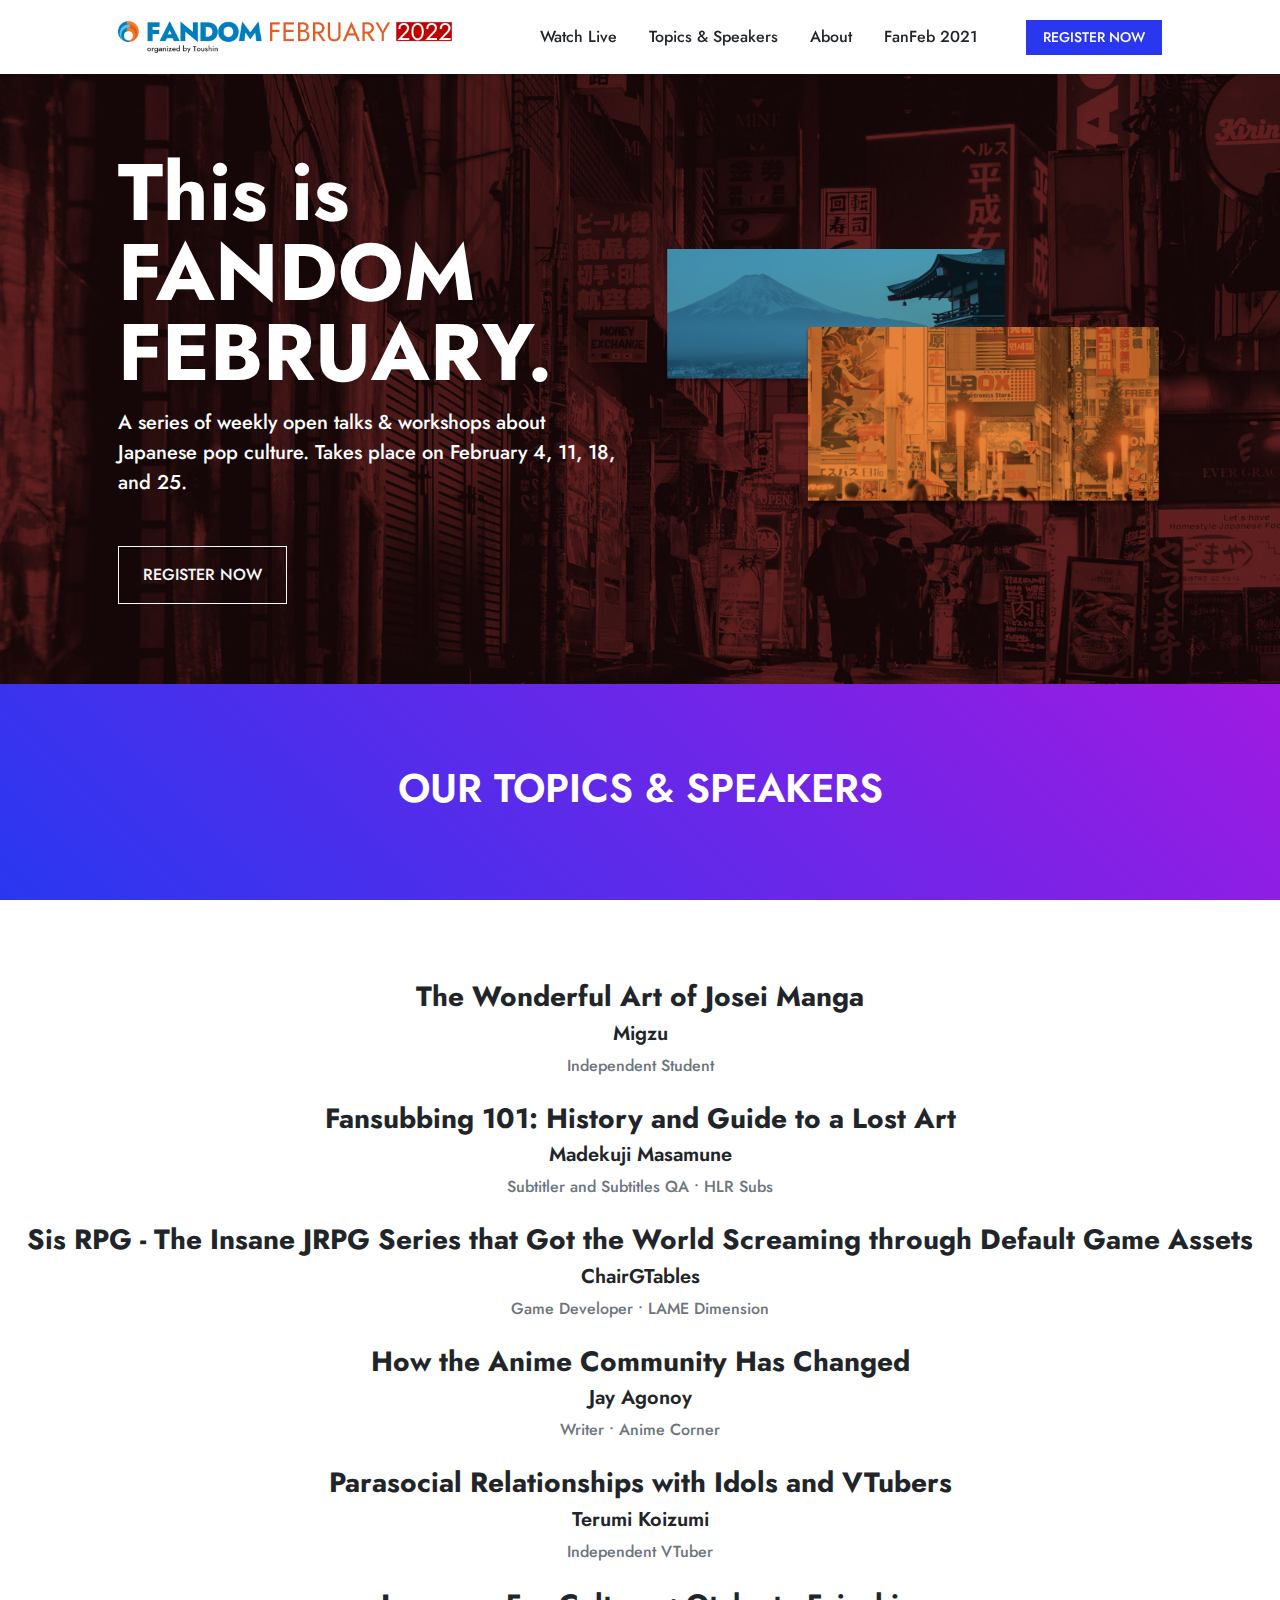
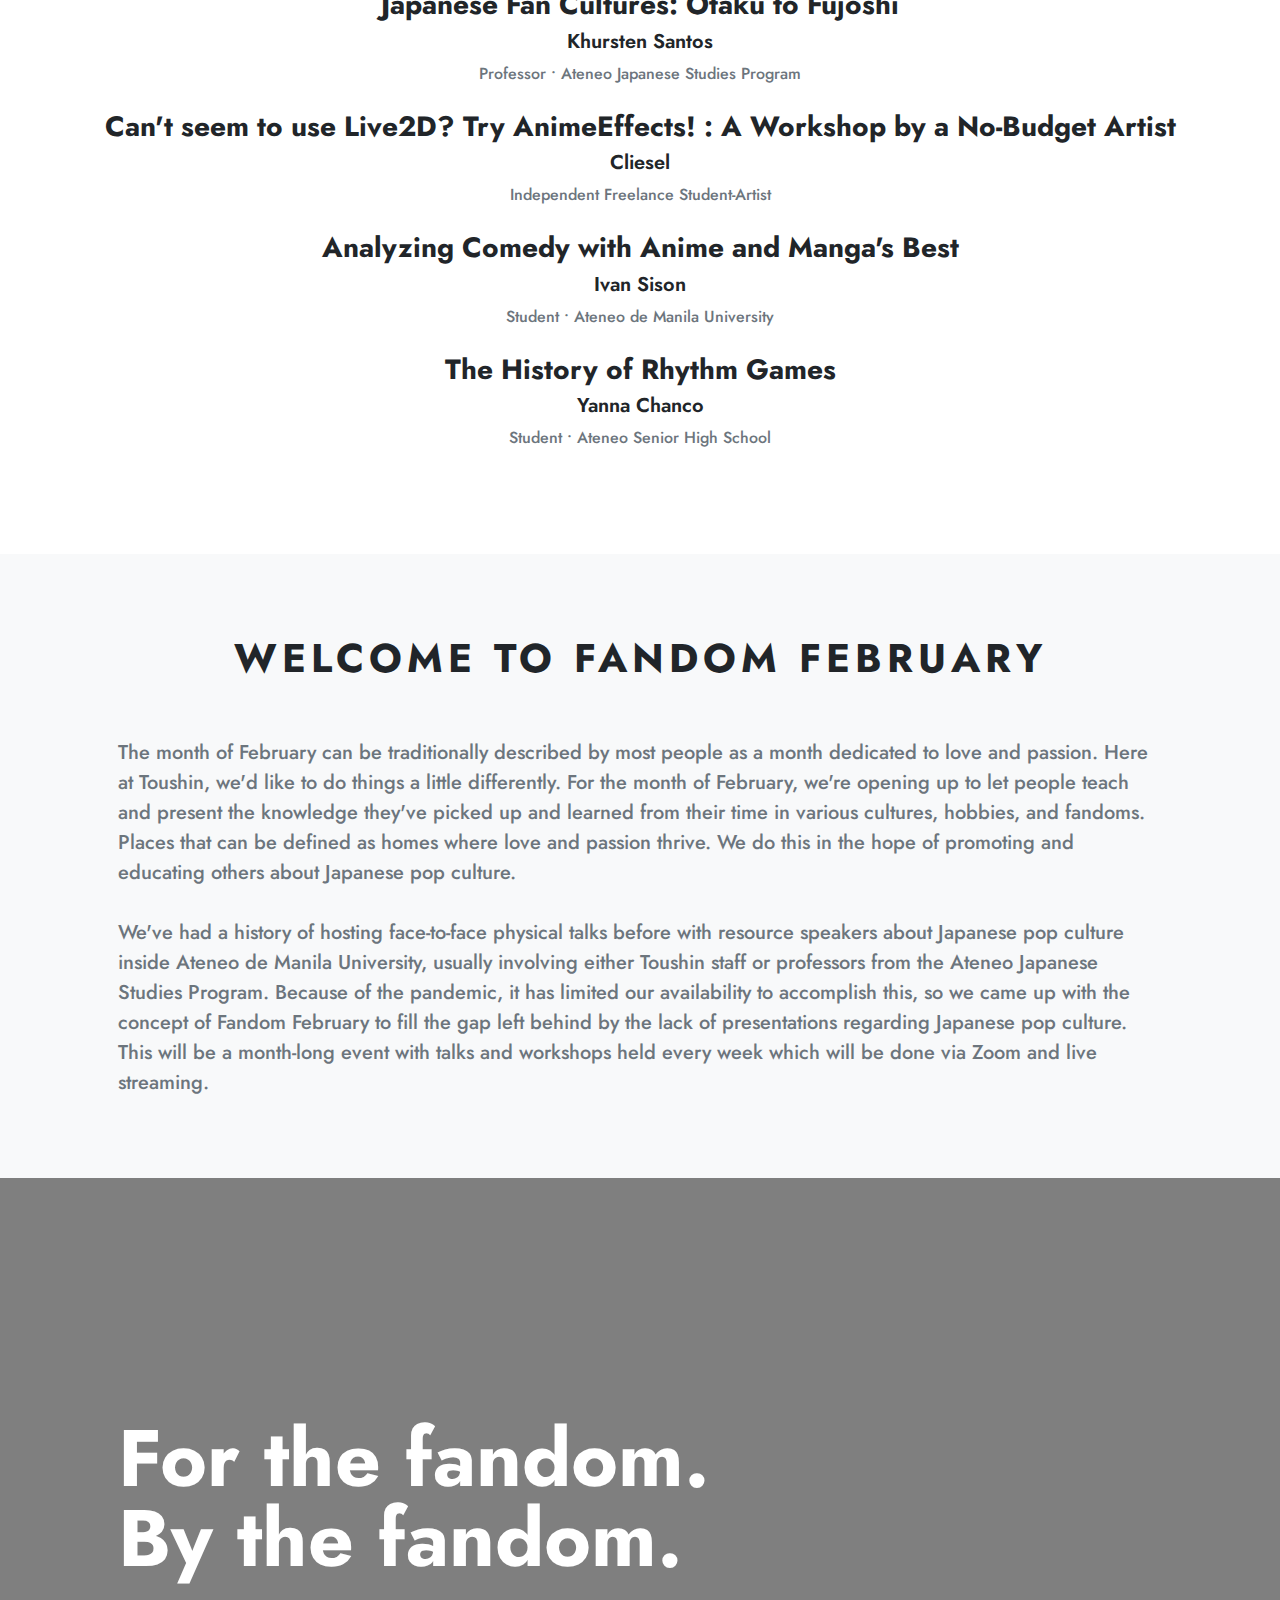
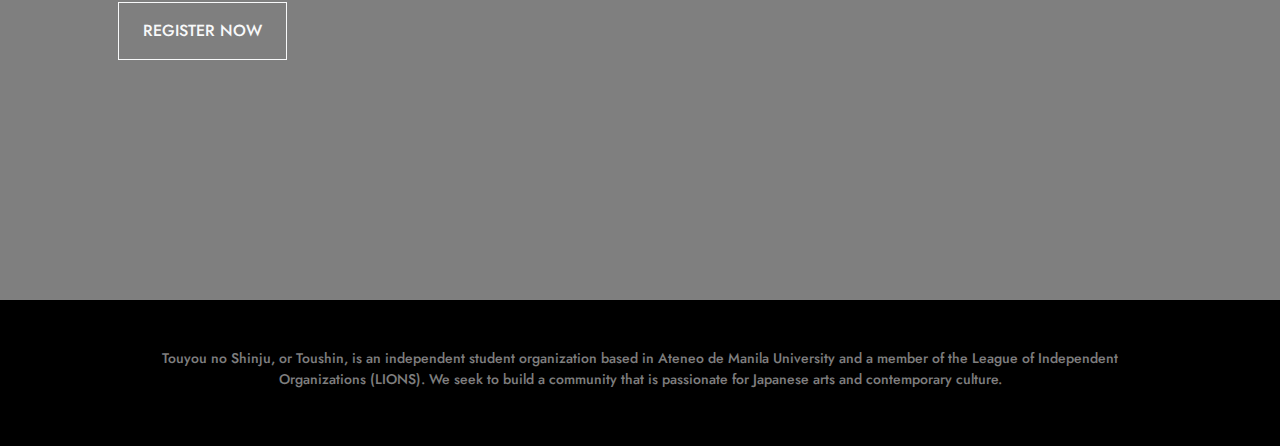
==== commit 19ba197d: "menu fix, topics fix" ====
--- a/beta/index.html
+++ b/beta/index.html
@@ -29,9 +29,10 @@
                 </button>
                 <div class="collapse navbar-collapse" id="navbarResponsive">
                     <ul class="navbar-nav ms-auto me-4 my-3 my-lg-0">
-                        <li class="nav-item"><a class="nav-link me-lg-3" href="#features">Topics & Speakers</a></li>
+                        <li class="nav-item"><a class="nav-link me-lg-3" href="#download">Watch Live</a></li>
+                        <li class="nav-item"><a class="nav-link me-lg-3" href="#topics">Topics & Speakers</a></li>
                         <li class="nav-item"><a class="nav-link me-lg-3" href="#about">About</a></li>
-                        <li class="nav-item"><a class="nav-link me-lg-3" href="#download">FanFeb 2021</a></li>
+                        <li class="nav-item"><a class="nav-link me-lg-3" href="https://toushinfanfeb.webflow.io">FanFeb 2021</a></li>
                     </ul>
                     <button class="btn btn-primary px-3 mb-2 mb-lg-0 not-rounded" onclick=" window.open('https://forms.gle/BYRDj9uxyuw9pJm59','_blank')" type="button">
                         <span class="d-flex align-items-center">
@@ -61,7 +62,7 @@
             </div>
         </header>
         <!-- Quote/testimonial aside-->
-        <section id="features" style="padding-top: 0rem;"">
+        <section id="topics" style="padding-top: 0rem;"">
         <div>
         <aside class="text-center bg-gradient-primary-to-secondary">
             <div class="container px-5">
@@ -76,7 +77,7 @@
         <!-- App features section-->
         <div style="padding-top: 5rem;">
             <div class="text-center">
-                <h3 class="font-alt">The Wonderful Art of Josei Manga</h3>
+                <h3 class="font-alt bold-text">The Wonderful Art of Josei Manga</h3>
                 <div class="text-center">
                     <h5 class="font-alt">Migzu</h5>
                     <p class="text-muted mb-0">Independent Student</p>
@@ -84,7 +85,7 @@
                 </div>
             </div>
             <div class="text-center">
-                <h3 class="font-alt">Fansubbing 101: History and Guide to a Lost Art</h3>
+                <h3 class="font-alt bold-text">Fansubbing 101: History and Guide to a Lost Art</h3>
                 <div class="text-center">
                     <h5 class="font-alt">Madekuji Masamune</h5>
                     <p class="text-muted mb-0">Subtitler and Subtitles QA • HLR Subs</p>
@@ -92,7 +93,7 @@
                 </div>
             </div>
             <div class="text-center">
-                <h3 class="font-alt">Sis RPG - The Insane JRPG Series that Got the World Screaming through Default Game Assets</h3>
+                <h3 class="font-alt bold-text">Sis RPG - The Insane JRPG Series that Got the World Screaming through Default Game Assets</h3>
                 <div class="text-center">
                     <h5 class="font-alt">ChairGTables</h5>
                     <p class="text-muted mb-0">Game Developer • LAME Dimension</p>
@@ -100,7 +101,7 @@
                 </div>
             </div>
             <div class="text-center">
-                <h3 class="font-alt">How the Anime Community Has Changed</h3>
+                <h3 class="font-alt bold-text">How the Anime Community Has Changed</h3>
                 <div class="text-center">
                     <h5 class="font-alt">Jay Agonoy</h5>
                     <p class="text-muted mb-0">Writer • Anime Corner</p>
@@ -108,7 +109,7 @@
                 </div>
             </div>
             <div class="text-center">
-                <h3 class="font-alt">Parasocial Relationships with Idols and VTubers</h3>
+                <h3 class="font-alt bold-text">Parasocial Relationships with Idols and VTubers</h3>
                 <div class="text-center">
                     <h5 class="font-alt">Terumi Koizumi</h5>
                     <p class="text-muted mb-0">Independent VTuber</p>
@@ -116,7 +117,7 @@
                 </div>
             </div>
             <div class="text-center">
-                <h3 class="font-alt">Japanese Fan Cultures: Otaku to Fujoshi</h3>
+                <h3 class="font-alt bold-text">Japanese Fan Cultures: Otaku to Fujoshi</h3>
                 <div class="text-center">
                     <h5 class="font-alt">Khursten Santos</h5>
                     <p class="text-muted mb-0">Professor • Ateneo Japanese Studies Program</p>
@@ -124,7 +125,7 @@
                 </div>
             </div>
             <div class="text-center">
-                <h3 class="font-alt">Can't seem to use Live2D? Try AnimeEffects! : A Workshop by a No-Budget Artist</h3>
+                <h3 class="font-alt bold-text">Can't seem to use Live2D? Try AnimeEffects! : A Workshop by a No-Budget Artist</h3>
                 <div class="text-center">
                     <h5 class="font-alt">Cliesel</h5>
                     <p class="text-muted mb-0">Independent Freelance Student-Artist</p>
@@ -132,7 +133,7 @@
                 </div>
             </div>
             <div class="text-center">
-                <h3 class="font-alt">Analyzing Comedy with Anime and Manga's Best</h3>
+                <h3 class="font-alt bold-text">Analyzing Comedy with Anime and Manga's Best</h3>
                 <div class="text-center">
                     <h5 class="font-alt">Ivan Sison</h5>
                     <p class="text-muted mb-0">Student • Ateneo de Manila University</p>
@@ -140,7 +141,7 @@
                 </div>
             </div>
             <div class="text-center">
-                <h3 class="font-alt">The History of Rhythm Games</h3>
+                <h3 class="font-alt bold-text">The History of Rhythm Games</h3>
                 <div class="text-center">
                     <h5 class="font-alt">Yanna Chanco</h5>
                     <p class="text-muted mb-0">Student • Ateneo Senior High School</p>
@@ -153,7 +154,8 @@
         <section class="bg-light" id="about">
             <div class="container px-5">
                         <center>
-                        <h1 class="intro-text">WELCOME TO FANDOM FEBRUARY</h1>
+                        <h1 class="bold-text" style="letter-spacing: 5px;">WELCOME TO FANDOM FEBRUARY</h1>
+                        <br /><br />
                         </center>
                         <p class="lead fw-normal text-muted mb-5 mb-lg-0">The month of February can be traditionally described by most people as a month dedicated to love and passion. Here at Toushin, we'd like to do things a little differently. For the month of February, we're opening up to let people teach and present the knowledge they've picked up and learned from their time in various cultures, hobbies, and fandoms. Places that can be defined as homes where love and passion thrive. We do this in the hope of promoting and educating others about Japanese pop culture.
                             <br /><br />
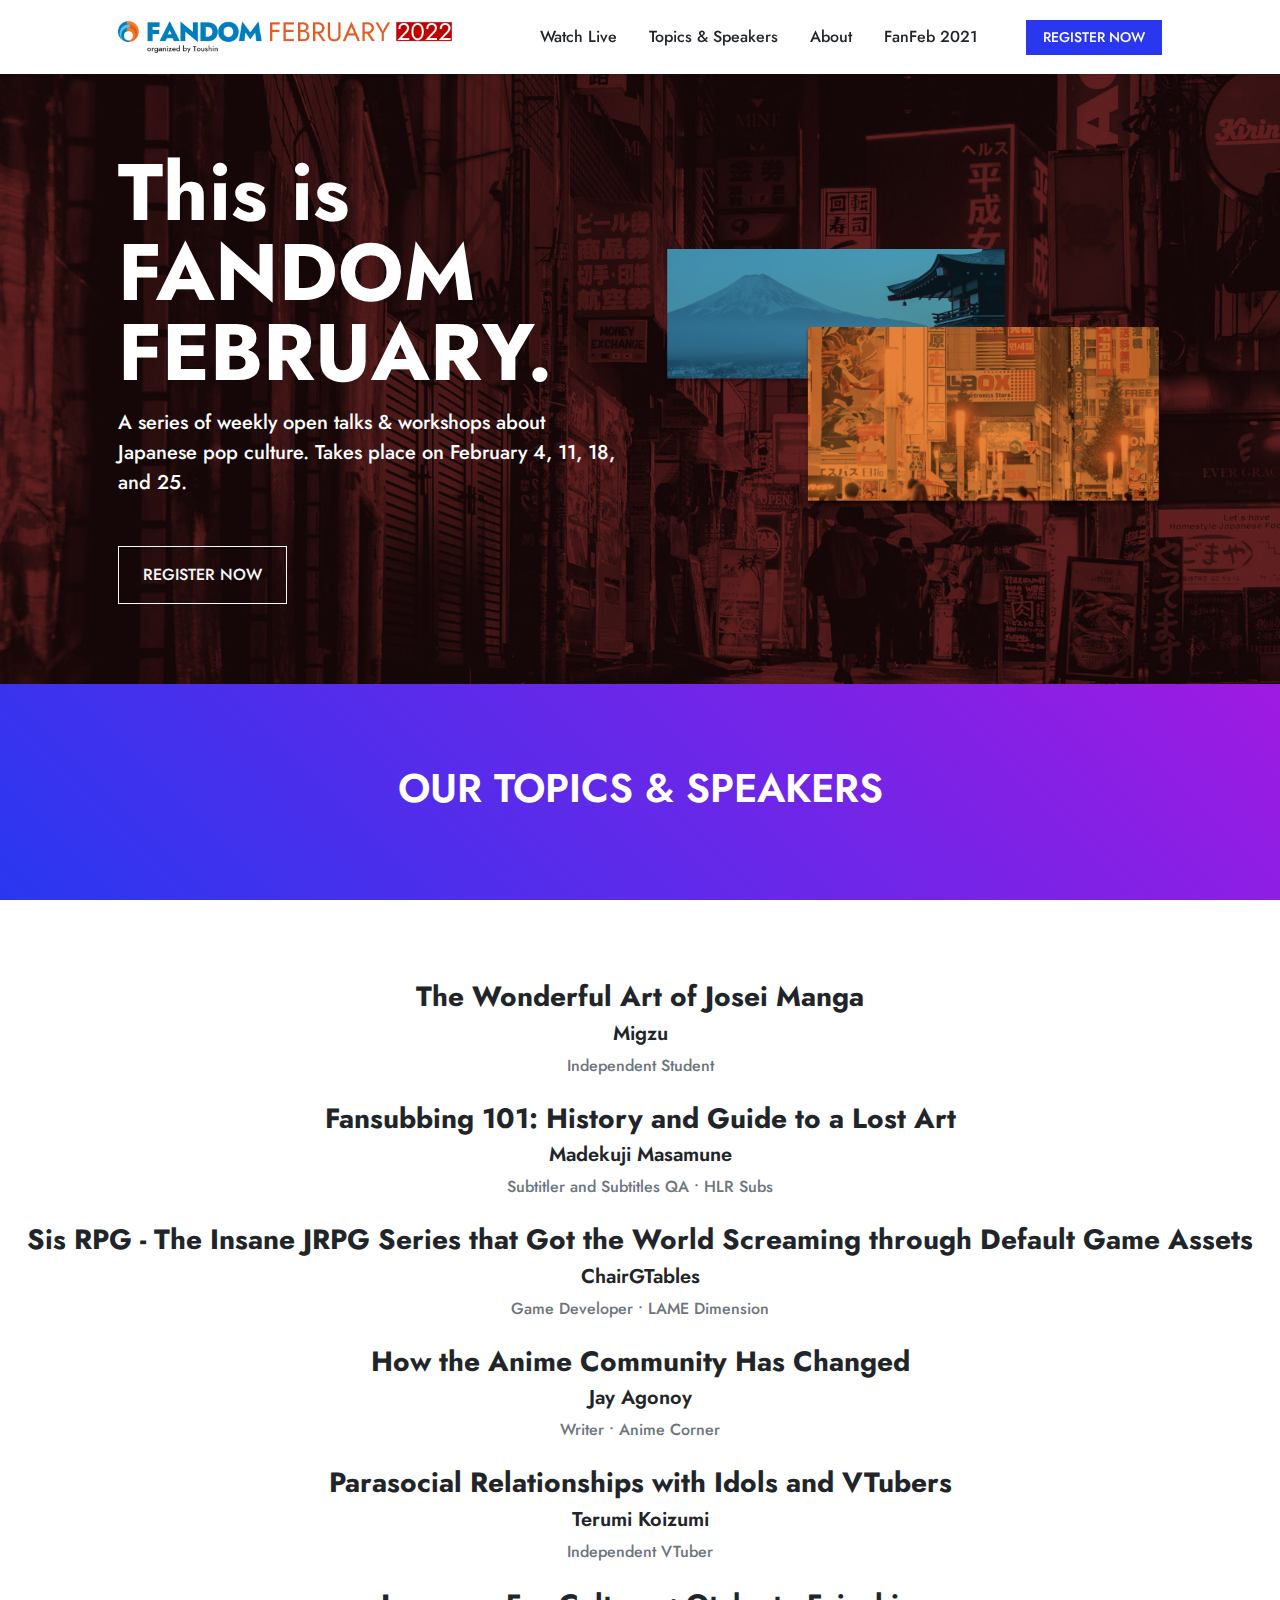
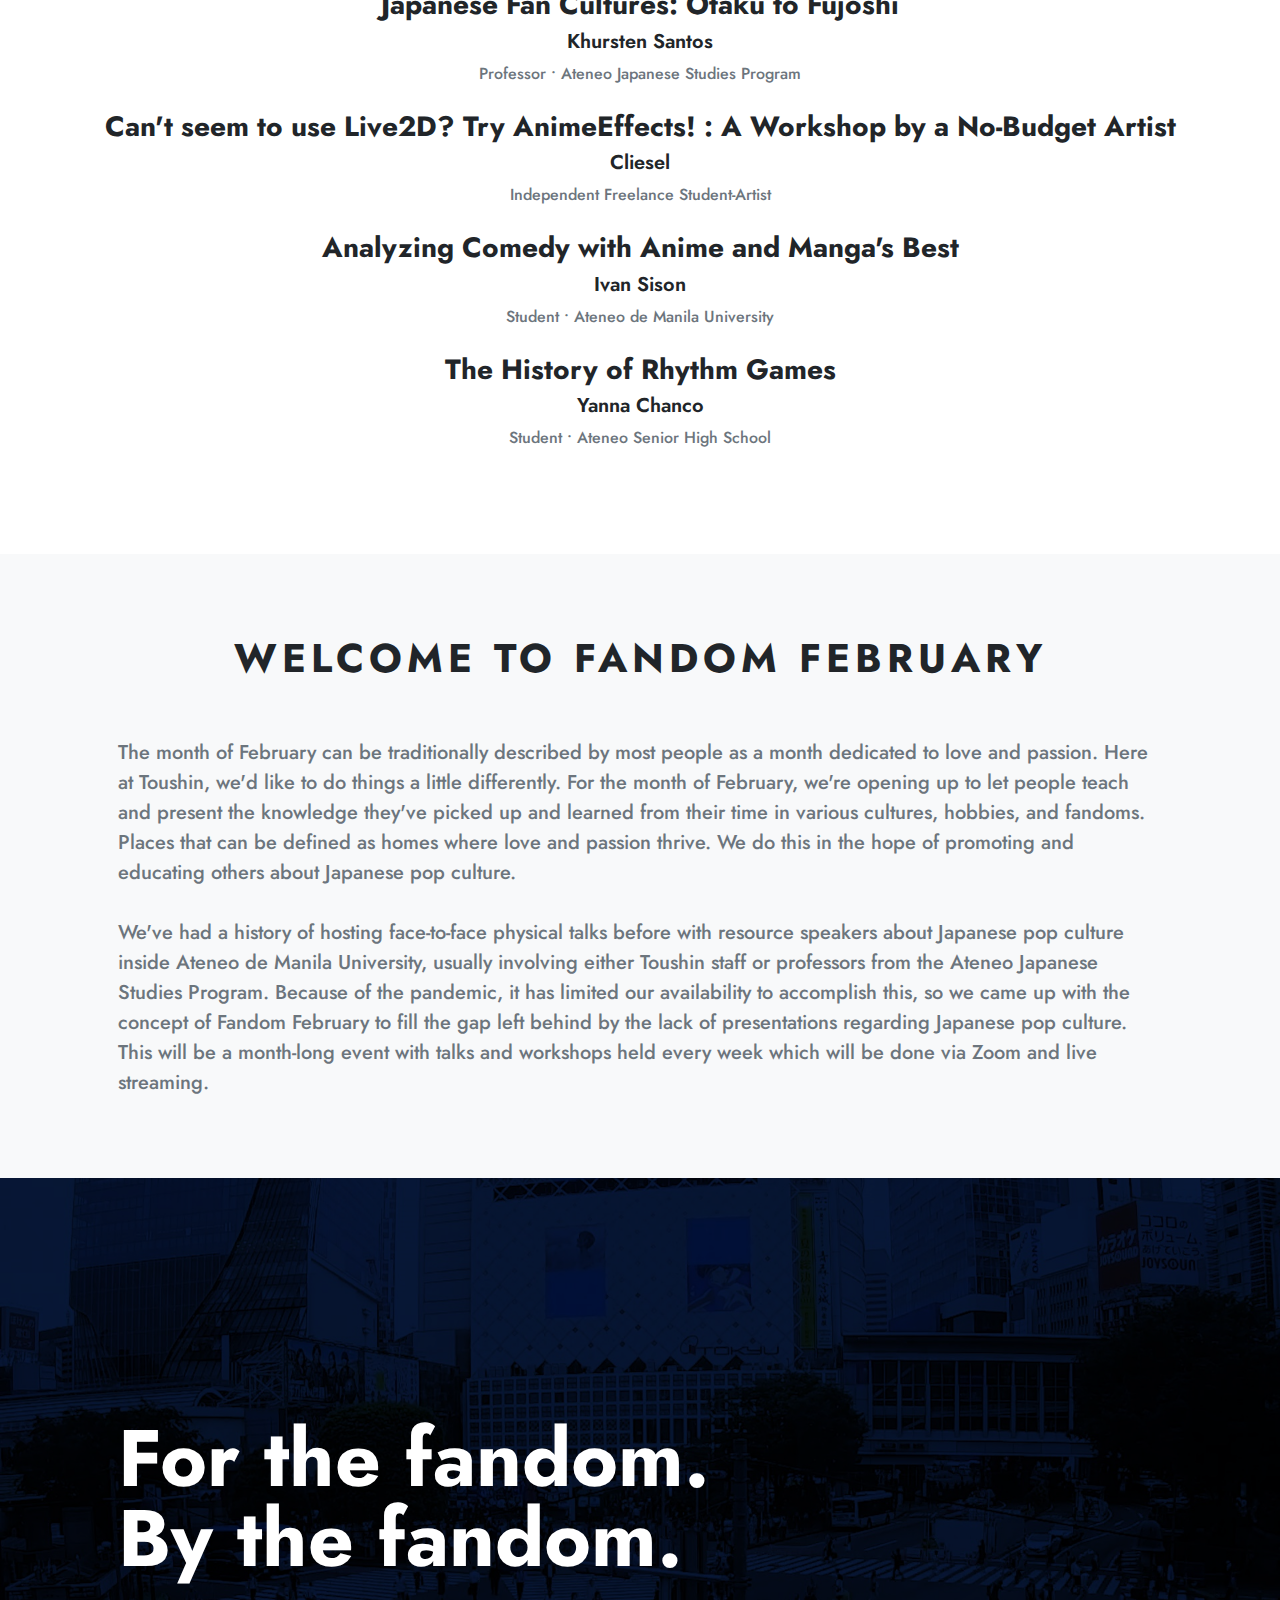
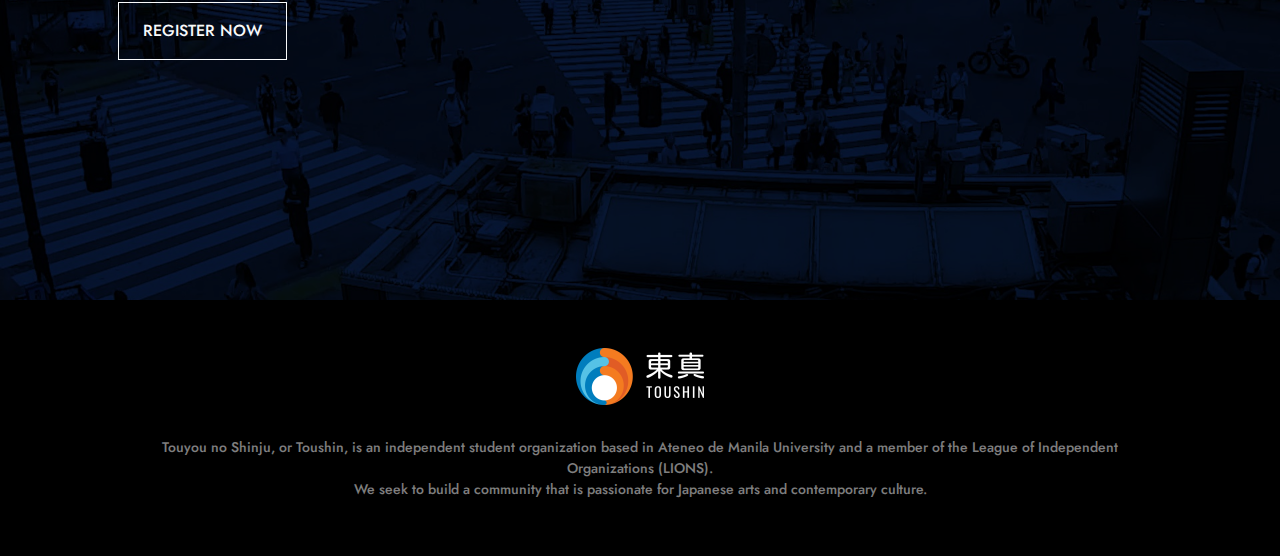
==== commit 45f0e631: "fixed links and favicons" ====
--- a/beta/index.html
+++ b/beta/index.html
@@ -6,7 +6,36 @@
         <meta name="description" content="" />
         <meta name="author" content="" />
         <title>Toushin Fandom February 2022</title>
-        <link rel="icon" type="image/x-icon" href="assets/favicon.ico" />
+        <meta charset="utf-8" />
+        <meta name="description" content="Sign-ups for speakers are open now! Fandom February is a series of open talks & workshops about Japanese pop culture, hosted by Toushin.">
+        <meta name="theme-color" content="#E15C25">
+        <meta property="og:type" content="website">
+        <meta property="og:title" content="Toushin Fandom February 2022">
+        <meta property="og:url" content="https://fanfeb.toushin.moe/">
+        <meta property="og:image" content="https://fanfeb.toushin.moe/og.png">
+        <meta property="og:description" content="Sign-ups for speakers are open now! Fandom February is a series of open talks & workshops about Japanese pop culture, hosted by Toushin.">
+        <meta name="twitter:card" content="summary_large_image">
+        <meta name="twitter:site" content="@ToushinOrg">
+        <meta name="twitter:title" content="Toushin Fandom February 2022">
+        <meta name="twitter:description" content="Sign-ups for speakers are open now! Fandom February is a series of open talks & workshops about Japanese pop culture, hosted by Toushin.">
+        <meta name="twitter:image" content="https://fanfeb.toushin.moe/og.png">
+        <link rel="shortcut icon" type="image/x-icon" href="favicon.ico">
+        <link rel="apple-touch-icon" sizes="57x57" href="/apple-icon-57x57.png">
+        <link rel="apple-touch-icon" sizes="60x60" href="/apple-icon-60x60.png">
+        <link rel="apple-touch-icon" sizes="72x72" href="/apple-icon-72x72.png">
+        <link rel="apple-touch-icon" sizes="76x76" href="/apple-icon-76x76.png">
+        <link rel="apple-touch-icon" sizes="114x114" href="/apple-icon-114x114.png">
+        <link rel="apple-touch-icon" sizes="120x120" href="/apple-icon-120x120.png">
+        <link rel="apple-touch-icon" sizes="144x144" href="/apple-icon-144x144.png">
+        <link rel="apple-touch-icon" sizes="152x152" href="/apple-icon-152x152.png">
+        <link rel="apple-touch-icon" sizes="180x180" href="/apple-icon-180x180.png">
+        <link rel="icon" type="image/png" sizes="192x192"  href="/android-icon-192x192.png">
+        <link rel="icon" type="image/png" sizes="32x32" href="/favicon-32x32.png">
+        <link rel="icon" type="image/png" sizes="96x96" href="/favicon-96x96.png">
+        <link rel="icon" type="image/png" sizes="16x16" href="/favicon-16x16.png">
+        <link rel="manifest" href="/manifest.json">
+        <meta name="msapplication-TileColor" content="#E15C25">
+        <meta name="msapplication-TileImage" content="/ms-icon-144x144.png">
         <!-- Bootstrap icons-->
         <link href="https://cdn.jsdelivr.net/npm/bootstrap-icons@1.5.0/font/bootstrap-icons.css" rel="stylesheet" />
         <!-- Google fonts-->
@@ -29,10 +58,10 @@
                 </button>
                 <div class="collapse navbar-collapse" id="navbarResponsive">
                     <ul class="navbar-nav ms-auto me-4 my-3 my-lg-0">
-                        <li class="nav-item"><a class="nav-link me-lg-3" href="#download">Watch Live</a></li>
+                        <li class="nav-item"><a class="nav-link me-lg-3" href="https://www.twitch.tv/toushinorg">Watch Live</a></li>
                         <li class="nav-item"><a class="nav-link me-lg-3" href="#topics">Topics & Speakers</a></li>
                         <li class="nav-item"><a class="nav-link me-lg-3" href="#about">About</a></li>
-                        <li class="nav-item"><a class="nav-link me-lg-3" href="https://toushinfanfeb.webflow.io">FanFeb 2021</a></li>
+                        <li class="nav-item"><a class="nav-link me-lg-3" href="https://toushinfanfeb.webflow.io" target="_blank">FanFeb 2021</a></li>
                     </ul>
                     <button class="btn btn-primary px-3 mb-2 mb-lg-0 not-rounded" onclick=" window.open('https://forms.gle/BYRDj9uxyuw9pJm59','_blank')" type="button">
                         <span class="d-flex align-items-center">
@@ -163,7 +192,7 @@
             </div>
         </section>
         <!-- Call to action section-->
-        <section class="cta">
+        <section class="cta" style="background-image:url('assets/img/bg2.jpg');">
             <div class="cta-content">
                 <div class="container px-5">
                     <h2 class="text-white display-1 lh-1 mb-4">
@@ -181,8 +210,9 @@
         <footer class="bg-black text-center py-5">
             <div class="container px-5">
                 <div class="text-white-50 small">
+                    <a href="https://toushin.moe/" target="_blank"><img src="assets/img/toushin.png" style="margin-bottom:2rem;"/></a>
                     <div class="mb-2">Touyou no Shinju, or Toushin, is an independent student organization based in Ateneo de Manila University and a member of the League of Independent Organizations (LIONS).
-                        We seek to build a community that is passionate for Japanese arts and contemporary culture. </div>
+                        <br/>We seek to build a community that is passionate for Japanese arts and contemporary culture. </div>
                 </div>
             </div>
         </footer>
